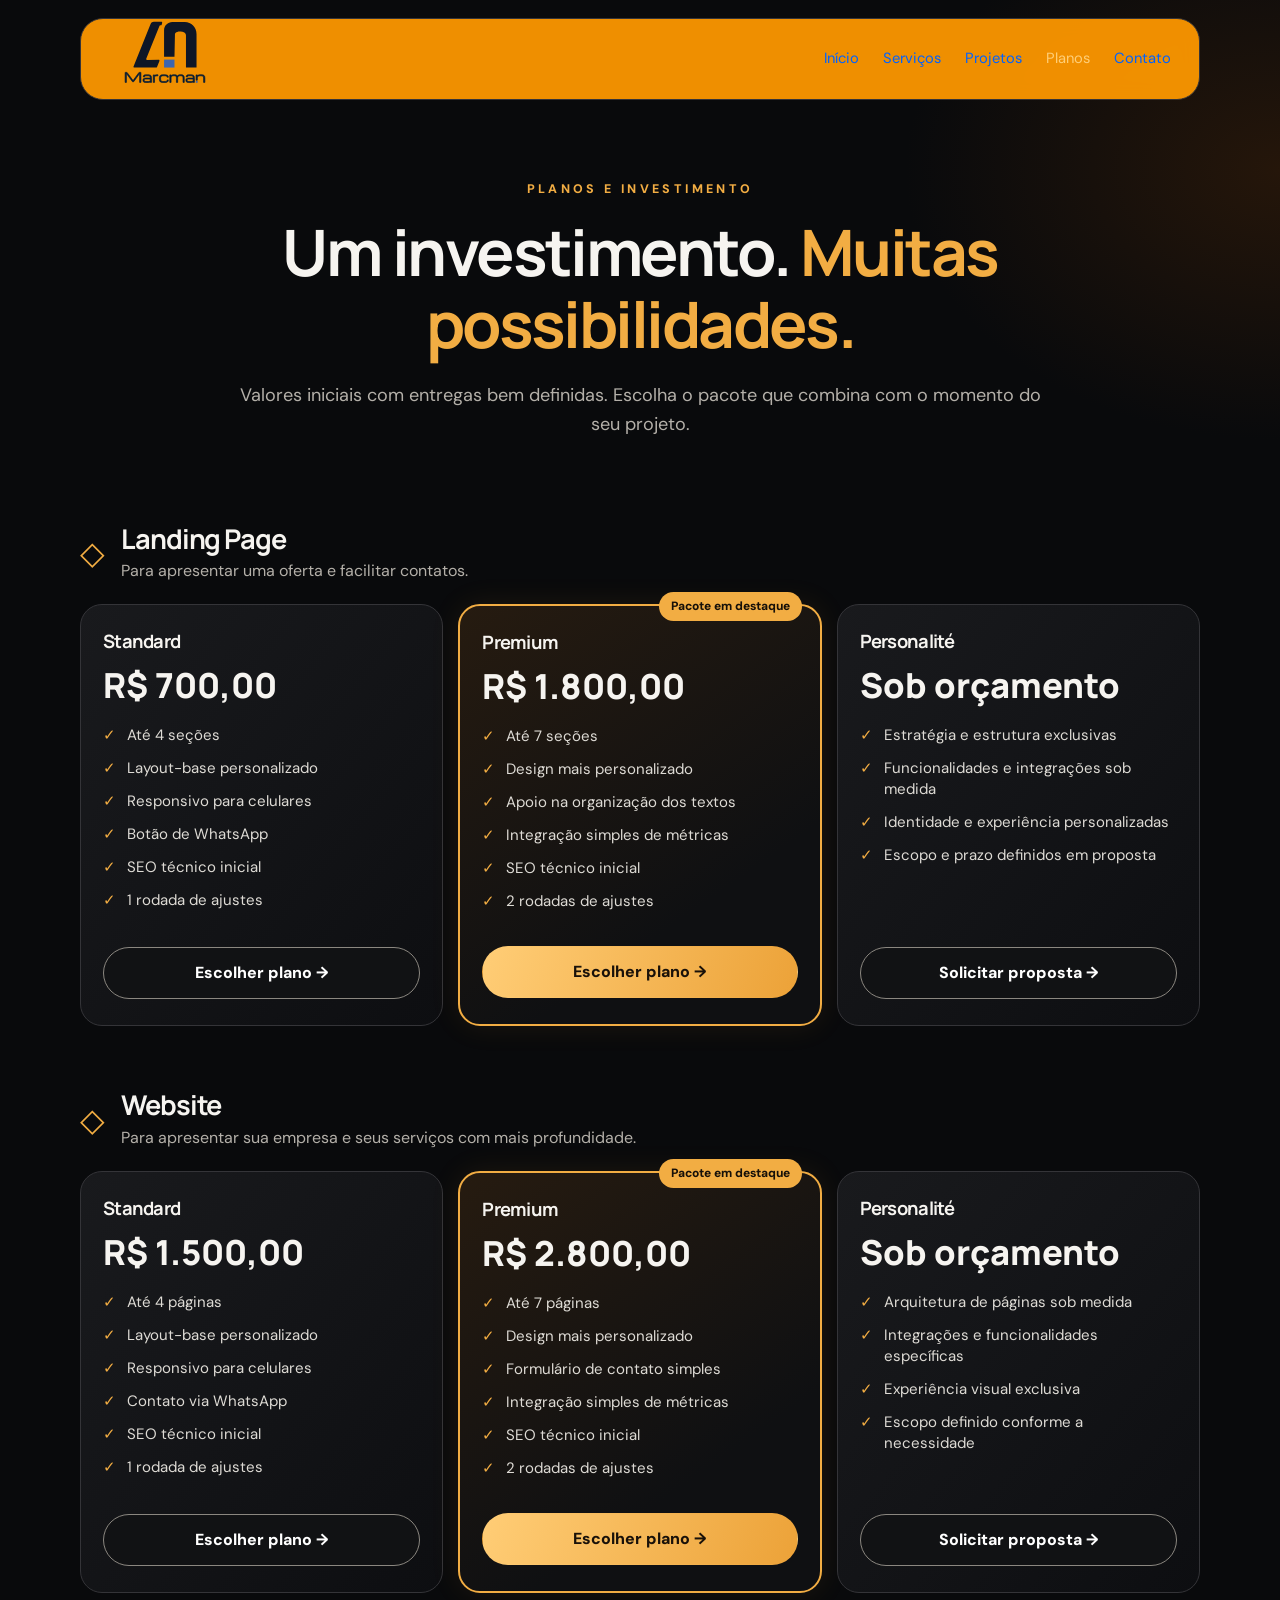
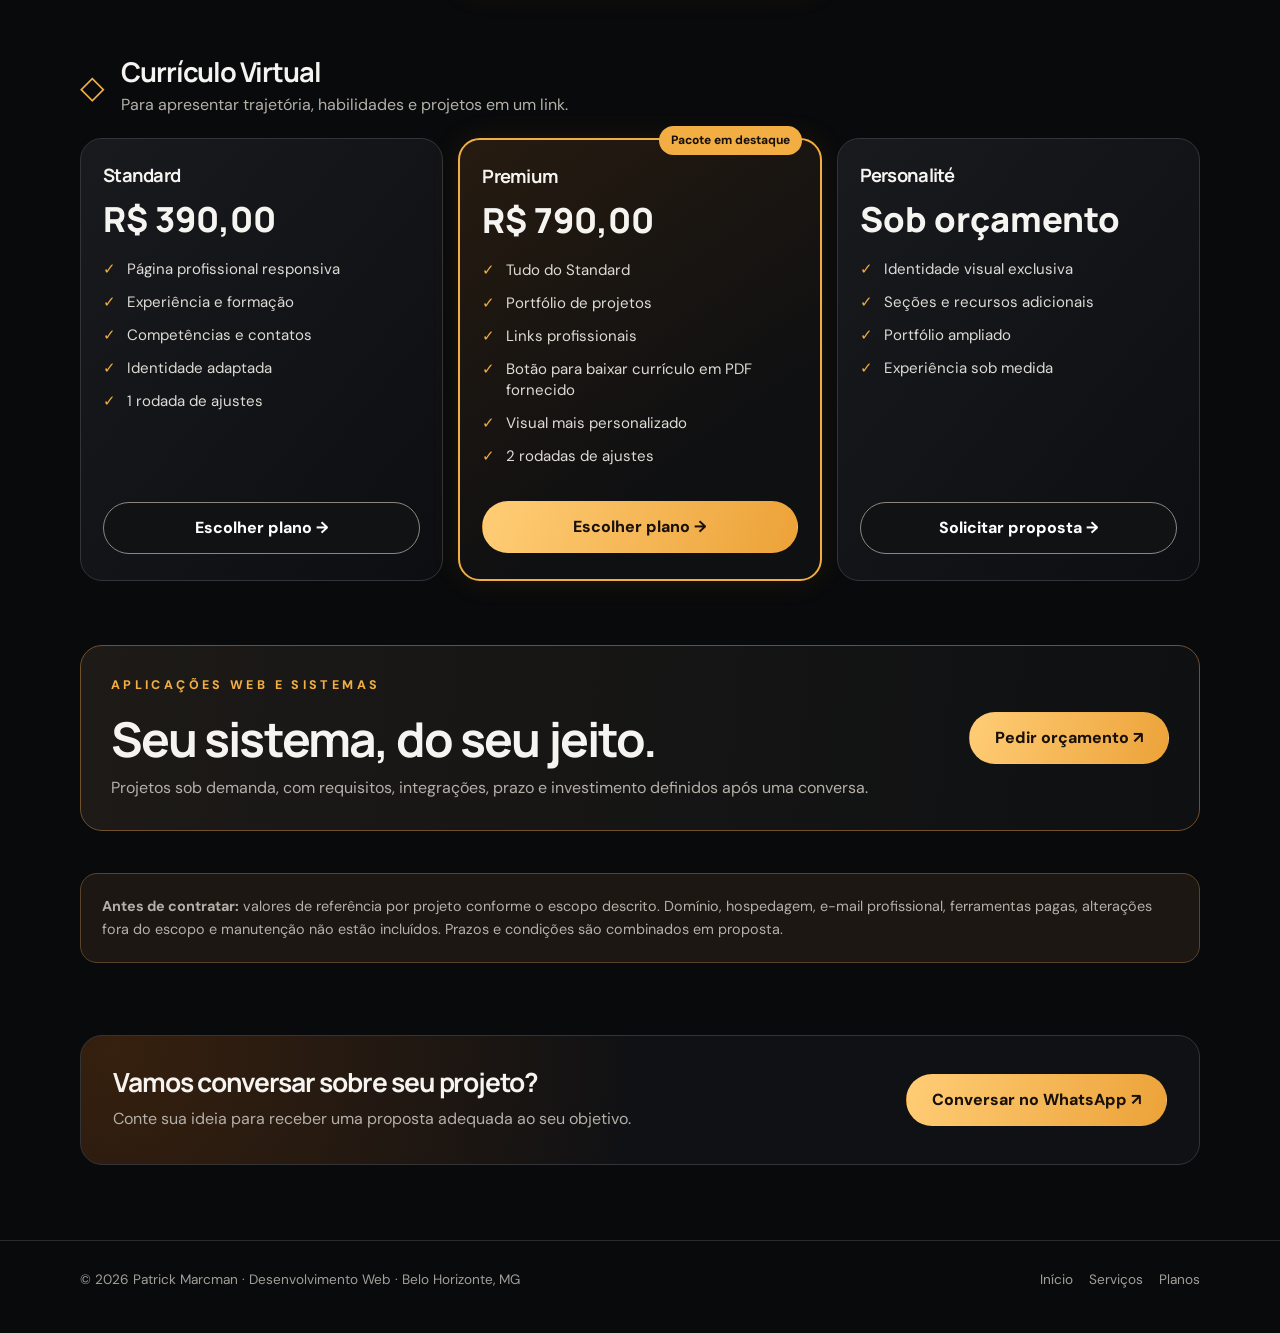
==== planos.html @ 79cedd67 "Envio de novas paginas, imagens e js" ====
<!DOCTYPE html>
<html lang="pt-BR">
    <head>
        <meta charset="utf-8">
        <meta name="viewport" content="width=device-width, initial-scale=1">
        <meta name="theme-color" content="#090a0c">
        <meta name="description" content="Veja preços e pacotes de landing pages, websites e currículos virtuais. Desenvolvimento de sistemas sob orçamento em Belo Horizonte.">
        <title>Planos e Preços de Sites e Landing Pages | Patrick Marcman</title>

        <meta name="description"
            content="Quanto custa criar um site em Belo Horizonte? Landing pages a partir de R$ 700, sites a partir de R$ 1.500 e sistemas sob orçamento. Veja os planos.">
        
        <meta name="robots" content="index, follow">
        <meta name="author" content="Patrick Marcman">
        <meta name="theme-color" content="#090a0c">

        <link rel="icon" type="image/svg+xml" href="images/favicon.ico">
        <link rel="stylesheet" href="styles/style.css">
        <script src="scripts/main.js" defer></script>
    </head>
    <body>
        <a class="skip" href="#conteudo">Pular para conteúdo</a>
        <header class="site-header">
            <div class="container header-inner">
            <a class="brand" href="index.html" aria-label="Patrick Marcman, início">
                <img class="brand-mark" src="images/logo_final.svg" alt="Logomarca Patrick Marcman">
            </a>
                <!-- <svg class="brand-mark" viewBox="0 0 64 64" aria-hidden="true">
                    <path d="M10 52V10h24c14 0 22 8 22 20S48 49 34 49H24" fill="none" stroke="#f7f5f0" stroke-width="8" stroke-linejoin="round"/><path d="M10 52V29l18 16z" fill="#f2ad43"/>
                </svg> -->
                <!-- <span class="brand-divider"></span><span class="brand-copy">PATRICK<small>MARCMAN</small></span></a> -->
                <nav class="site-nav" id="site-nav" aria-label="Menu principal">
                    <a href="index.html" data-nav="home">Início</a><a href="servicos.html" data-nav="services">Serviços</a><a href="index.html#projetos">Projetos</a><a href="planos.html" data-nav="plans" aria-current="page">Planos</a><a href="index.html#contato">Contato</a>
                </nav>
                <button class="nav-toggle" type="button" aria-label="Abrir menu" aria-expanded="false" aria-controls="site-nav">
                <svg viewBox="0 0 24 24" fill="none" stroke="currentColor" stroke-width="2" aria-hidden="true">
                    <path d="M3 6h18M3 12h18M3 18h18"/>
                </svg>
                </button>
            </div>
        </header>
        <main id="conteudo">
            <section class="container page-intro">
                <div class="eyebrow">
                    Planos e investimento
                </div>
                <h1>
                    Um investimento. <span class="accent">Muitas possibilidades.</span>
                </h1>
                <p>
                    Valores iniciais com entregas bem definidas. Escolha o pacote que combina com o momento do seu projeto.
                </p>
            </section>
            <section class="container pricing-section" id="landing">
                <div class="pricing-heading">
                    <span class="icon-box" aria-hidden="true">◇</span>
                    <div>
                        <h2>
                            Landing Page
                        </h2>
                        <p>
                            Para apresentar uma oferta e facilitar contatos.
                        </p>
                    </div>
                </div>
                <div class="pricing-grid">
                    <article class="price-card ">
                        <h3>
                            Standard
                        </h3>
                        <div class="price">
                            R$ 700,00
                        </div>
                        <ul>
                            <li>
                                Até 4 seções
                            </li>
                            <li>
                                Layout-base personalizado
                            </li>
                            <li>
                                Responsivo para celulares
                            </li>
                            <li>
                                Botão de WhatsApp
                            </li>
                            <li>
                                SEO técnico inicial
                            </li>
                            <li>
                                1 rodada de ajustes
                            </li>
                        </ul>
                        <a class="btn btn-outline" data-wa data-service="Landing Page" data-plan="Standard" data-price="R$ 700,00" href="#contato">Escolher plano →</a>
                    </article>
                    <article class="price-card featured">
                        <span class="popular">Pacote em destaque</span>
                        <h3>
                            Premium
                        </h3>
                        <div class="price">
                            R$ 1.800,00
                        </div>
                        <ul>
                            <li>
                                Até 7 seções
                            </li>
                            <li>
                                Design mais personalizado
                            </li>
                            <li>
                                Apoio na organização dos textos
                            </li>
                            <li>
                                Integração simples de métricas
                            </li>
                            <li>
                                SEO técnico inicial
                            </li>
                            <li>
                                2 rodadas de ajustes
                            </li>
                        </ul>
                        <a class="btn btn-gold" data-wa data-service="Landing Page" data-plan="Premium" data-price="R$ 1.800,00" href="#contato">Escolher plano →</a>
                    </article>
                    <article class="price-card ">
                        <h3>
                            Personalité
                        </h3>
                        <div class="price">
                            Sob orçamento
                        </div>
                        <ul>
                            <li>
                                Estratégia e estrutura exclusivas
                            </li>
                            <li>
                                Funcionalidades e integrações sob medida
                            </li>
                            <li>
                                Identidade e experiência personalizadas
                            </li>
                            <li>
                                Escopo e prazo definidos em proposta
                            </li>
                        </ul>
                        <a class="btn btn-outline" data-wa data-service="Landing Page" data-plan="Personalité" data-price="Sob orçamento" href="#contato">Solicitar proposta →</a>
                    </article>
                </div>
            </section>
            <section class="container pricing-section" id="sites">
                <div class="pricing-heading">
                    <span class="icon-box" aria-hidden="true">◇</span>
                    <div>
                        <h2>
                            Website
                        </h2>
                        <p>
                            Para apresentar sua empresa e seus serviços com mais profundidade.
                        </p>
                    </div>
                </div>
                <div class="pricing-grid">
                    <article class="price-card ">
                        <h3>
                            Standard
                        </h3>
                        <div class="price">
                            R$ 1.500,00
                        </div>
                        <ul>
                            <li>
                                Até 4 páginas
                            </li>
                            <li>
                                Layout-base personalizado
                            </li>
                            <li>
                                Responsivo para celulares
                            </li>
                            <li>
                                Contato via WhatsApp
                            </li>
                            <li>
                                SEO técnico inicial
                            </li>
                            <li>
                                1 rodada de ajustes
                            </li>
                        </ul>
                        <a class="btn btn-outline" data-wa data-service="Website" data-plan="Standard" data-price="R$ 1.500,00" href="#contato">Escolher plano →</a>
                    </article>
                    <article class="price-card featured">
                        <span class="popular">Pacote em destaque</span>
                        <h3>
                            Premium
                        </h3>
                        <div class="price">
                            R$ 2.800,00
                        </div>
                        <ul>
                            <li>
                                Até 7 páginas
                            </li>
                            <li>
                                Design mais personalizado
                            </li>
                            <li>
                                Formulário de contato simples
                            </li>
                            <li>
                                Integração simples de métricas
                            </li>
                            <li>
                                SEO técnico inicial
                            </li>
                            <li>
                                2 rodadas de ajustes
                            </li>
                        </ul>
                        <a class="btn btn-gold" data-wa data-service="Website" data-plan="Premium" data-price="R$ 2.800,00" href="#contato">Escolher plano →</a>
                    </article>
                    <article class="price-card ">
                        <h3>
                            Personalité
                        </h3>
                        <div class="price">
                            Sob orçamento
                        </div>
                        <ul>
                            <li>
                                Arquitetura de páginas sob medida
                            </li>
                            <li>
                                Integrações e funcionalidades específicas
                            </li>
                            <li>
                                Experiência visual exclusiva
                            </li>
                            <li>
                                Escopo definido conforme a necessidade
                            </li>
                        </ul>
                        <a class="btn btn-outline" data-wa data-service="Website" data-plan="Personalité" data-price="Sob orçamento" href="#contato">Solicitar proposta →</a>
                    </article>
                </div>
            </section>
            <section class="container pricing-section" id="curriculo">
                <div class="pricing-heading">
                    <span class="icon-box" aria-hidden="true">◇</span>
                    <div>
                        <h2>
                            Currículo Virtual
                        </h2>
                        <p>
                            Para apresentar trajetória, habilidades e projetos em um link.
                        </p>
                    </div>
                </div>
                <div class="pricing-grid">
                    <article class="price-card ">
                        <h3>
                            Standard
                        </h3>
                        <div class="price">
                            R$ 390,00
                        </div>
                        <ul>
                            <li>
                                Página profissional responsiva
                            </li>
                            <li>
                                Experiência e formação
                            </li>
                            <li>
                                Competências e contatos
                            </li>
                            <li>
                                Identidade adaptada
                            </li>
                            <li>
                                1 rodada de ajustes
                            </li>
                        </ul>
                        <a class="btn btn-outline" data-wa data-service="Currículo Virtual" data-plan="Standard" data-price="R$ 390,00" href="#contato">Escolher plano →</a>
                    </article>
                    <article class="price-card featured">
                        <span class="popular">Pacote em destaque</span>
                        <h3>
                            Premium
                        </h3>
                        <div class="price">
                            R$ 790,00
                        </div>
                        <ul>
                            <li>
                                Tudo do Standard
                            </li>
                            <li>
                                Portfólio de projetos
                            </li>
                            <li>
                                Links profissionais
                            </li>
                            <li>
                                Botão para baixar currículo em PDF fornecido
                            </li>
                            <li>
                                Visual mais personalizado
                            </li>
                            <li>
                                2 rodadas de ajustes
                            </li>
                        </ul>
                        <a class="btn btn-gold" data-wa data-service="Currículo Virtual" data-plan="Premium" data-price="R$ 790,00" href="#contato">Escolher plano →</a>
                    </article>
                    <article class="price-card ">
                        <h3>
                            Personalité
                        </h3>
                        <div class="price">
                            Sob orçamento
                        </div>
                        <ul>
                            <li>
                                Identidade visual exclusiva
                            </li>
                            <li>
                                Seções e recursos adicionais
                            </li>
                            <li>
                                Portfólio ampliado
                            </li>
                            <li>
                                Experiência sob medida
                            </li>
                        </ul>
                        <a class="btn btn-outline" data-wa data-service="Currículo Virtual" data-plan="Personalité" data-price="Sob orçamento" href="#contato">Solicitar proposta →</a>
                    </article>
                </div>
            </section>
            <section class="container pricing-section" id="sistemas">
                <div class="custom-card">
                    <div>
                        <div class="eyebrow">
                            Aplicações web e sistemas
                        </div>
                        <h2>
                            Seu sistema, do seu jeito.
                        </h2>
                        <p>
                            Projetos sob demanda, com requisitos, integrações, prazo e investimento definidos após uma conversa.
                        </p>
                    </div>
                    <a class="btn btn-gold" data-wa data-service="Aplicação Web ou Sistema Sob Medida" data-plan="Personalité" data-price="Sob orçamento" href="#contato">Pedir orçamento ↗</a>
                </div>
            </section>
            <div class="container price-disclaimer">
                <p>
                    <strong>Antes de contratar:</strong> valores de referência por projeto conforme o escopo descrito. Domínio, hospedagem, e-mail profissional, ferramentas pagas, alterações fora do escopo e manutenção não estão incluídos. Prazos e condições são combinados em proposta.
                </p>
            </div>
            <section class="container" id="contato">
                <div class="contact-panel">
                    <div>
                        <h2>
                            Vamos conversar sobre seu projeto?
                        </h2>
                        <p>
                            Conte sua ideia para receber uma proposta adequada ao seu objetivo.
                        </p>
                    </div>
                    <a class="btn btn-gold" data-wa data-service="um projeto digital" href="servicos.html">Conversar no WhatsApp ↗</a>
                </div>
            </section>
        </main>
        <footer class="footer">
            <div class="container footer-inner">
                <span>© <span data-year>2026</span> Patrick Marcman · Desenvolvimento Web · Belo Horizonte, MG</span>
                <div class="footer-links">
                    <a href="index.html">Início</a><a href="servicos.html">Serviços</a><a href="planos.html">Planos</a>
                </div>
            </div>
        </footer>
    </body>
</html>
---- styles/style.css ----
@import url("https://fonts.googleapis.com/css2?family=DM+Sans:wght@400;500;600;700&family=Manrope:wght@400;500;600;700;800&display=swap");

@import url('https://fonts.googleapis.com/css2?family=Michroma&display=swap');

:root {
    --bg: #090a0c;
    --surface: #131417;
    --surface2: #1a1b1e;
    --line: #343438;
    --text: #f6f4f0;
    --muted: #b4b0a9;
    --gold: #f2ad43;
    --gold-light: #ffce77;
    --radius: 22px;
    --container: 1120px;
}

* {
    box-sizing: border-box;
}

html {
    scroll-behavior: smooth;
}

body {
    margin: 0;
    background: radial-gradient(ellipse 500px 360px at 100% 170px,#25160a 0%,transparent 75%),var(--bg);
    color: var(--text);
    font: 16px/1.6 "DM Sans",Arial,sans-serif;
}

button,input,textarea,select {
    font: inherit;
}

button {
    cursor: pointer;
}

a {
    color: inherit;
    text-decoration: none;
}

img {
    max-width: 100%;
    display: block;
}

svg {
    display: block;
}

h1,h2,h3,p {
    margin-top: 0;
}

h1,h2,h3 {
    font-family: Manrope,Arial,sans-serif;
    line-height: 1.13;
    letter-spacing: -.04em;
}

h1 {
    font-size: clamp(2.8rem,6.6vw,5.4rem);
}

h2 {
    font-size: clamp(2rem,4vw,3rem);
}

h3 {
    font-size: 1.32rem;
}

p {
    color: var(--muted);
}

.container {
    width: min(var(--container),calc(100% - 40px));
    margin-inline: auto;
}

.skip {
    position: absolute;
    top: -100px;
    left: 12px;
    padding: 10px;
    background: #fff;
    color: #111;
    z-index: 30;
}

.skip:focus {
    top: 10px;
}

.site-header {
    padding-top: 18px;
    position: relative;
    z-index: 20;
}

.header-inner {
    height: 82px;
    border: 1px solid #353438;
    background: #ff9900ef;
    border-radius: 23px;
    padding: 0 28px;
    display: flex;
    align-items: center;
    justify-content: space-between;
    gap: 20px;
    backdrop-filter: blur(10px);
}

.brand {
    display: inline-flex;
    align-items: center;
    gap: 13px;
    white-space: nowrap;
}

.brand-mark {
    width: 110px;
    height: auto;

}

.brand-divider {
    height: 35px;
    width: 1px;
    background: #8a8278;
}

.brand-copy {
    display: flex;
    flex-direction: column;
    font: 800 18px/1.03 Manrope;
    letter-spacing: .22em;
    font-family: "Michroma", sans-serif;
}

/* .brand-copy small {
    font-size: 12px;
    letter-spacing: .42em;
    margin-top: 5px;
} */

.site-nav {
    display: flex;
    gap: 24px;
    align-items: center;
}

.site-nav a {
    font-size: .92rem;
    color: #0062ff;
}

.site-nav a:hover,.site-nav a[aria-current=page] {
    color: var(--gold-light);
}

.nav-toggle {
    display: none;
    background: none;
    border: 0;
    color: #fff;
    padding: 10px;
}

.nav-toggle svg {
    width: 28px;
    height: 28px;
}

.eyebrow {
    text-transform: uppercase;
    letter-spacing: .27em;
    font-size: .78rem;
    font-weight: 800;
    color: var(--gold);
    margin-bottom: 16px;
}

.accent {
    color: var(--gold);
}

.hero {
    padding-top: 72px;
}

.hero h1 {
    max-width: 900px;
    margin-bottom: 22px;
}

.hero .lead {
    max-width: 740px;
    font-size: clamp(1.05rem,2vw,1.4rem);
    line-height: 1.5;
}

.btn {
    display: inline-flex;
    align-items: center;
    justify-content: center;
    gap: 13px;
    min-height: 52px;
    border-radius: 999px;
    padding: 13px 25px;
    font-weight: 800;
    line-height: 1.25;
    border: 1px solid transparent;
    transition: transform .2s,background .2s,border-color .2s;
}

.btn:hover {
    transform: translateY(-2px);
}

.btn:focus-visible,.flip-toggle:focus-visible,.nav-toggle:focus-visible,a:focus-visible {
    outline: 3px solid #fff;
    outline-offset: 4px;
}

.btn-gold {
    background: linear-gradient(110deg,#ffcd76,#eca238);
    color: #191109;
}

.btn-outline {
    border-color: #8b8780;
    background: #111214;
    color: #fff;
}

.btn-small {
    min-height: 42px;
    font-size: .9rem;
    padding: 10px 19px;
}

.button-row {
    display: flex;
    gap: 14px;
    flex-wrap: wrap;
    margin-top: 25px;
}

.hero-visual {
    margin: 30px auto 5px;
    max-width: 990px;
    position: relative;
}

.hero-visual img {
    width: 100%;
    max-height: 340px;
    object-fit: contain;
    filter: drop-shadow(0 30px 50px #0008);
}

.hero-visual:after {
    content: "";
    position: absolute;
    bottom: -4px;
    left: 0;
    right: 0;
    height: 65px;
    background: linear-gradient(0deg,var(--bg),transparent);
    pointer-events: none;
}

.section {
    padding-top: 72px;
    padding-bottom: 12px;
}

.section-head {
    display: flex;
    align-items: end;
    justify-content: space-between;
    gap: 20px;
    margin-bottom: 28px;
}

.section-head h2 {
    margin: 0;
}

.section-head p {
    max-width: 560px;
    margin: 0;
}

.feature-grid {
    display: grid;
    grid-template-columns: repeat(3,1fr);
    gap: 16px;
}

.feature,.project-card,.service-card,.price-card,.contact-panel,.mini-card {
    border: 1px solid var(--line);
    background: linear-gradient(130deg,#191a1d,#0d0e11);
    border-radius: var(--radius);
}

.feature {
    padding: 27px;
}

.feature .feature-icon {
    font-size: 2rem;
    color: var(--gold);
    line-height: 1.2;
}

.feature h3 {
    margin: 13px 0 7px;
}

.feature p {
    margin: 0;
    font-size: .95rem;
}

.project-grid {
    display: grid;
    grid-template-columns: repeat(3,1fr);
    gap: 16px;
}

.project-card {
    overflow: hidden;
    padding: 15px;
}

.project-image {
    height: 210px;
    display: flex;
    align-items: center;
    justify-content: center;
    overflow: hidden;
    border-radius: 14px;
    background: radial-gradient(circle at center,#2b1d12,#090b0e);
}

.project-image img {
    height: 100%;
    width: auto;
    object-fit: cover;
    object-position: top;
}

.project-image .wide {
    width: 100%;
    height: 100%;
    object-fit: contain;
}

.project-card h3 {
    margin: 18px 0 6px;
}

.project-card p {
    font-size: .93rem;
    min-height: 68px;
}

.link-arrow {
    font-weight: 700;
    color: var(--gold-light);
}

.link-arrow:hover {
    text-decoration: underline;
}

.contact-panel {
    margin: 72px 0 0;
    padding: 32px;
    display: flex;
    justify-content: space-between;
    align-items: center;
    gap: 25px;
    background: radial-gradient(circle at 3% 10%,#36200e,transparent 48%),#101114;
}

.contact-panel h2 {
    font-size: 1.65rem;
    margin: 0 0 8px;
}

.contact-panel p {
    margin: 0;
}

.footer {
    border-top: 1px solid #2b2b2d;
    margin-top: 75px;
    padding: 28px 0 42px;
    color: #a39e97;
    font-size: .85rem;
}

.footer-inner {
    display: flex;
    justify-content: space-between;
    gap: 20px;
    flex-wrap: wrap;
}

.footer-links {
    display: flex;
    gap: 16px;
}

.page-intro {
    text-align: center;
    padding-top: 80px;
    padding-bottom: 45px;
    max-width: 810px;
    margin: auto;
}

.page-intro h1 {
    font-size: clamp(2.6rem,5vw,4.4rem);
    margin-bottom: 20px;
}

.page-intro p {
    font-size: 1.13rem;
}

.services-stack {
    display: grid;
    gap: 30px;
}

.service-card {
    padding: 24px;
    display: grid;
    grid-template-columns: minmax(260px,42%) 1fr;
    gap: 25px;
    align-items: center;
}

.service-art {
    position: relative;
    perspective: 1200px;
    min-height: 285px;
}

.flip-inner {
    position: relative;
    width: 100%;
    min-height: 285px;
    transition: transform .65s;
    transform-style: preserve-3d;
}

.service-card.is-flipped .flip-inner {
    transform: rotateY(180deg);
}

.flip-face {
    position: absolute;
    inset: 0;
    backface-visibility: hidden;
    border-radius: 18px;
    overflow: hidden;
    display: flex;
    justify-content: center;
    align-items: center;
    background: radial-gradient(circle at 45% 50%,#38210e,#121315 65%);
    padding: 18px;
}

.flip-back {
    transform: rotateY(180deg);
    padding: 30px;
    display: flex;
    flex-direction: column;
    gap: 12px;
    align-items: flex-start;
    justify-content: center;
    background: linear-gradient(135deg,#2b1d0f,#101114);
}

.flip-back h3 {
    color: var(--gold-light);
    margin: 0;
}

.flip-back p {
    margin: 0;
    color: #e7e1d9;
}

.flip-back .back-caption {
    font-size: .83rem;
    color: var(--gold-light);
    letter-spacing: .13em;
    text-transform: uppercase;
}

.mock-phone {
    width: 145px;
    height: 252px;
    background: #030304;
    border: 5px solid #404247;
    border-radius: 25px;
    padding: 5px;
    overflow: hidden;
    box-shadow: 0 20px 40px #000a;
    position: relative;
}

.mock-phone:before {
    content: "";
    position: absolute;
    top: 7px;
    left: 38%;
    width: 24%;
    height: 8px;
    border-radius: 0 0 9px 9px;
    background: #0c0d0f;
    z-index: 2;
}

.mock-phone img {
    width: 100%;
    height: 100%;
    object-fit: cover;
    object-position: top;
    border-radius: 14px;
}

.mock-laptop {
    width: min(100%,330px);
    padding: 8px 8px 14px;
    border: 2px solid #555961;
    border-radius: 12px 12px 3px 3px;
    background: #101217;
    box-shadow: 0 22px 35px #000a;
    position: relative;
}

.mock-laptop:after {
    content: "";
    position: absolute;
    top: 100%;
    height: 8px;
    left: -5%;
    width: 110%;
    border-radius: 0 0 50% 50%;
    background: linear-gradient(90deg,#45474a,#abb0b6,#3b3c41);
}

.mock-laptop img {
    width: 100%;
    height: 190px;
    object-fit: cover;
    object-position: top;
}

.mock-laptop img.fit-contain {
    object-fit: contain;
    background: #e8edf5;
}

.service-desc h2 {
    font-size: 2rem;
    margin: 5px 0 12px;
}

.service-desc p {
    margin: 0 0 16px;
}

.service-desc .taglist {
    display: flex;
    gap: 8px;
    flex-wrap: wrap;
    margin: 0 0 17px;
    padding: 0;
    list-style: none;
}

.taglist li {
    border: 1px solid #514331;
    padding: 5px 10px;
    border-radius: 999px;
    font-size: .8rem;
    color: #dfd2bd;
}

.flip-toggle {
    background: none;
    border: 1px dashed #7b6a56;
    padding: 9px 13px;
    color: var(--gold-light);
    border-radius: 999px;
    font-size: .87rem;
    margin-bottom: 16px;
}

.note {
    font-size: .87rem;
    text-align: center;
    margin: 25px 0 0;
}

.pricing-section {
    padding: 22px 0 42px;
    scroll-margin-top: 20px;
}

.pricing-heading {
    display: flex;
    align-items: center;
    gap: 16px;
    margin-bottom: 20px;
}

.pricing-heading h2 {
    margin: 0;
    font-size: 1.7rem;
}

.pricing-heading p {
    margin: 4px 0 0;
}

.pricing-grid {
    display: grid;
    grid-template-columns: repeat(3,minmax(0,1fr));
    gap: 15px;
}

.price-card {
    padding: 26px 22px;
    display: flex;
    flex-direction: column;
    position: relative;
}

.price-card.featured {
    border: 2px solid var(--gold);
    box-shadow: 0 0 30px #e8a12f18;
    background: linear-gradient(145deg,#261b10,#0f1012 70%);
}

.price-card .popular {
    position: absolute;
    right: 18px;
    top: -14px;
    background: var(--gold);
    color: #161009;
    font-weight: 800;
    font-size: .75rem;
    border-radius: 999px;
    padding: 5px 12px;
}

.price-card h3 {
    font-size: 1.15rem;
    margin: 0 0 12px;
}

.price {
    font: 800 clamp(1.45rem,2.7vw,2.2rem)/1.2 Manrope;
    margin-bottom: 20px;
    white-space: nowrap;
}

.price-card ul {
    padding: 0;
    margin: 0 0 22px;
    list-style: none;
    flex: 1;
}

.price-card li {
    padding: 0 0 12px 24px;
    position: relative;
    color: #dedbd5;
    font-size: .94rem;
    line-height: 1.4;
}

.price-card li:before {
    content: "✓";
    position: absolute;
    left: 0;
    color: var(--gold);
}

.price-card .btn {
    width: 100%;
}

.price-disclaimer {
    padding: 21px;
    border: 1px solid #594329;
    border-radius: 17px;
    background: #1c1712;
    font-size: .9rem;
}

.price-disclaimer p {
    margin: 0;
}

.custom-card {
    padding: 30px;
    background: linear-gradient(95deg,#1d1a17,#0e1012);
    border: 1px solid #72502b;
    border-radius: var(--radius);
    display: flex;
    align-items: center;
    justify-content: space-between;
    gap: 30px;
}

.custom-card h2 {
    margin-bottom: 8px;
}

.custom-card p {
    margin: 0;
}

.icon-box {
    color: var(--gold);
    font-size: 2rem;
}

.section-divider {
    border: 0;
    border-top: 1px solid #332d25;
    margin: 30px 0;
}

.sr-only {
    position: absolute;
    width: 1px;
    height: 1px;
    padding: 0;
    margin: -1px;
    overflow: hidden;
    clip: rect(0,0,0,0);
    white-space: nowrap;
    border: 0;
}

@media (max-width:900px) {
    .site-nav {
        gap: 14px;
    }

    .site-nav a {
        font-size: .83rem;
    }

    .brand-copy {
        font-size: 15px;
    }

    .project-grid {
        grid-template-columns: repeat(2,1fr);
    }

    .pricing-grid {
        gap: 10px;
    }

    .price-card {
        padding: 20px 14px;
    }

    .price {
        font-size: 1.5rem;
    }
}

@media (max-width:720px) {
    .header-inner {
        height: 74px;
        padding: 0 17px;
    }

    .brand-mark {
        width: 36px;
        height: auto;
    }

    .brand-copy {
        font-size: 14px;
    }

    .brand-copy small {
        font-size: 10px;
    }

    .site-nav {
        position: absolute;
        top: calc(100% + 8px);
        left: 20px;
        right: 20px;
        display: none;
        flex-direction: column;
        align-items: stretch;
        gap: 0;
        background: #16171b;
        border: 1px solid #424047;
        border-radius: 18px;
        padding: 8px;
        box-shadow: 0 20px 40px #0009;
    }

    .site-nav.open {
        display: flex;
    }

    .site-nav a {
        padding: 13px 16px;
        font-size: 1rem;
        border-radius: 9px;
    }

    .site-nav a:hover {
        background: #262326;
    }

    .nav-toggle {
        display: block;
    }

    .hero {
        padding-top: 55px;
    }

    .hero h1 {
        font-size: clamp(2.5rem,11vw,4rem);
        letter-spacing: -.045em;
    }

    .hero-visual {
        margin-top: 35px;
    }

    .feature-grid,.project-grid {
        grid-template-columns: 1fr;
    }

    .section {
        padding-top: 54px;
    }

    .section-head {
        display: block;
    }

    .section-head p {
        margin-top: 10px;
    }

    .project-image {
        height: 250px;
    }

    .contact-panel,.custom-card {
        flex-direction: column;
        align-items: flex-start;
    }

    .contact-panel .btn,.custom-card .btn {
        width: 100%;
    }

    .page-intro {
        padding-top: 56px;
        padding-bottom: 28px;
    }

    .service-card {
        grid-template-columns: 1fr;
        padding: 17px;
        gap: 12px;
    }

    .service-art,.flip-inner {
        min-height: 280px;
    }

    .service-desc {
        padding: 0 7px 8px;
    }

    .pricing-grid {
        grid-template-columns: 1fr;
        gap: 23px;
    }

    .price-card {
        padding: 23px;
    }

    .price {
        font-size: 1.9rem;
    }

    .footer-inner {
        display: block;
    }

    .footer-links {
        margin-top: 12px;
    }

    .button-row .btn {
        flex: 1 1 160px;
    }

    .eyebrow {
        letter-spacing: .15em;
        font-size: .7rem;
    }
}

@media (prefers-reduced-motion:reduce) {
    html {
        scroll-behavior: auto;
    }

    *,*:before,*:after {
        transition: none !important;
        animation: none !important;
    }
}
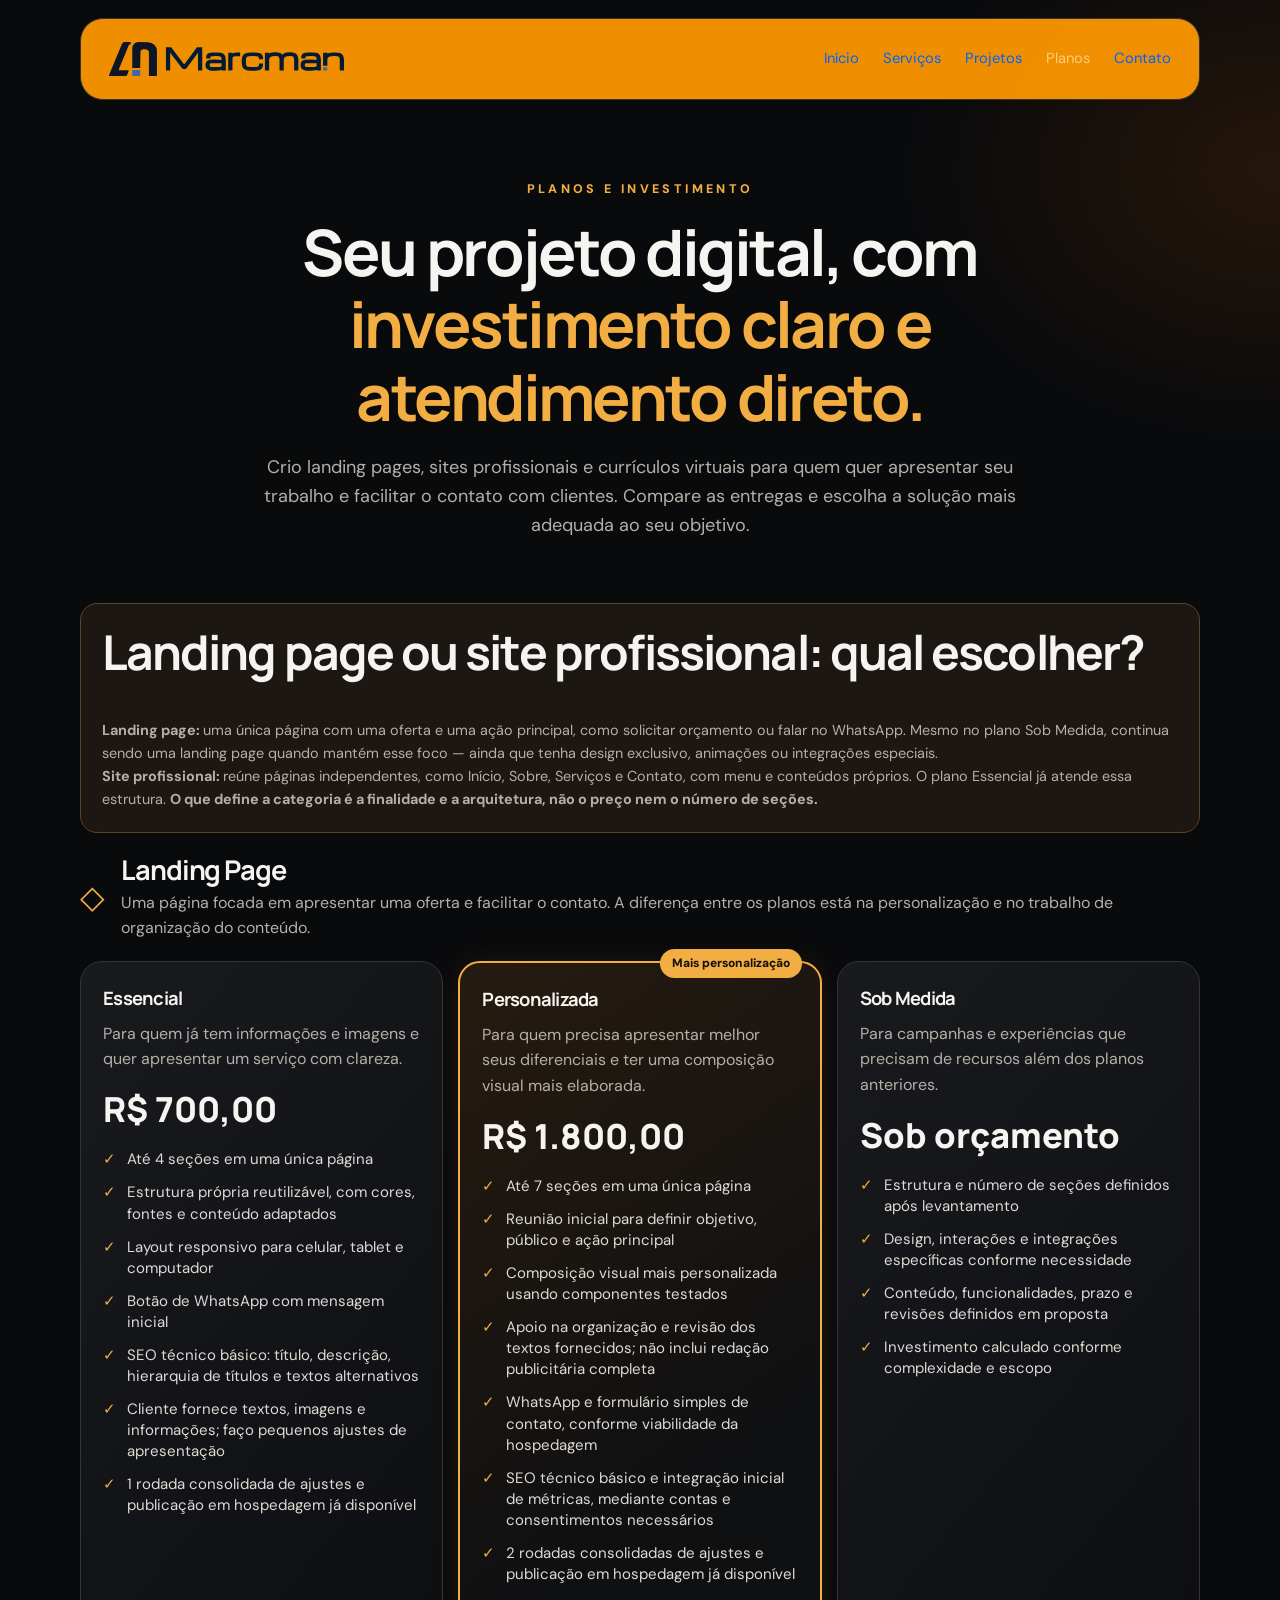
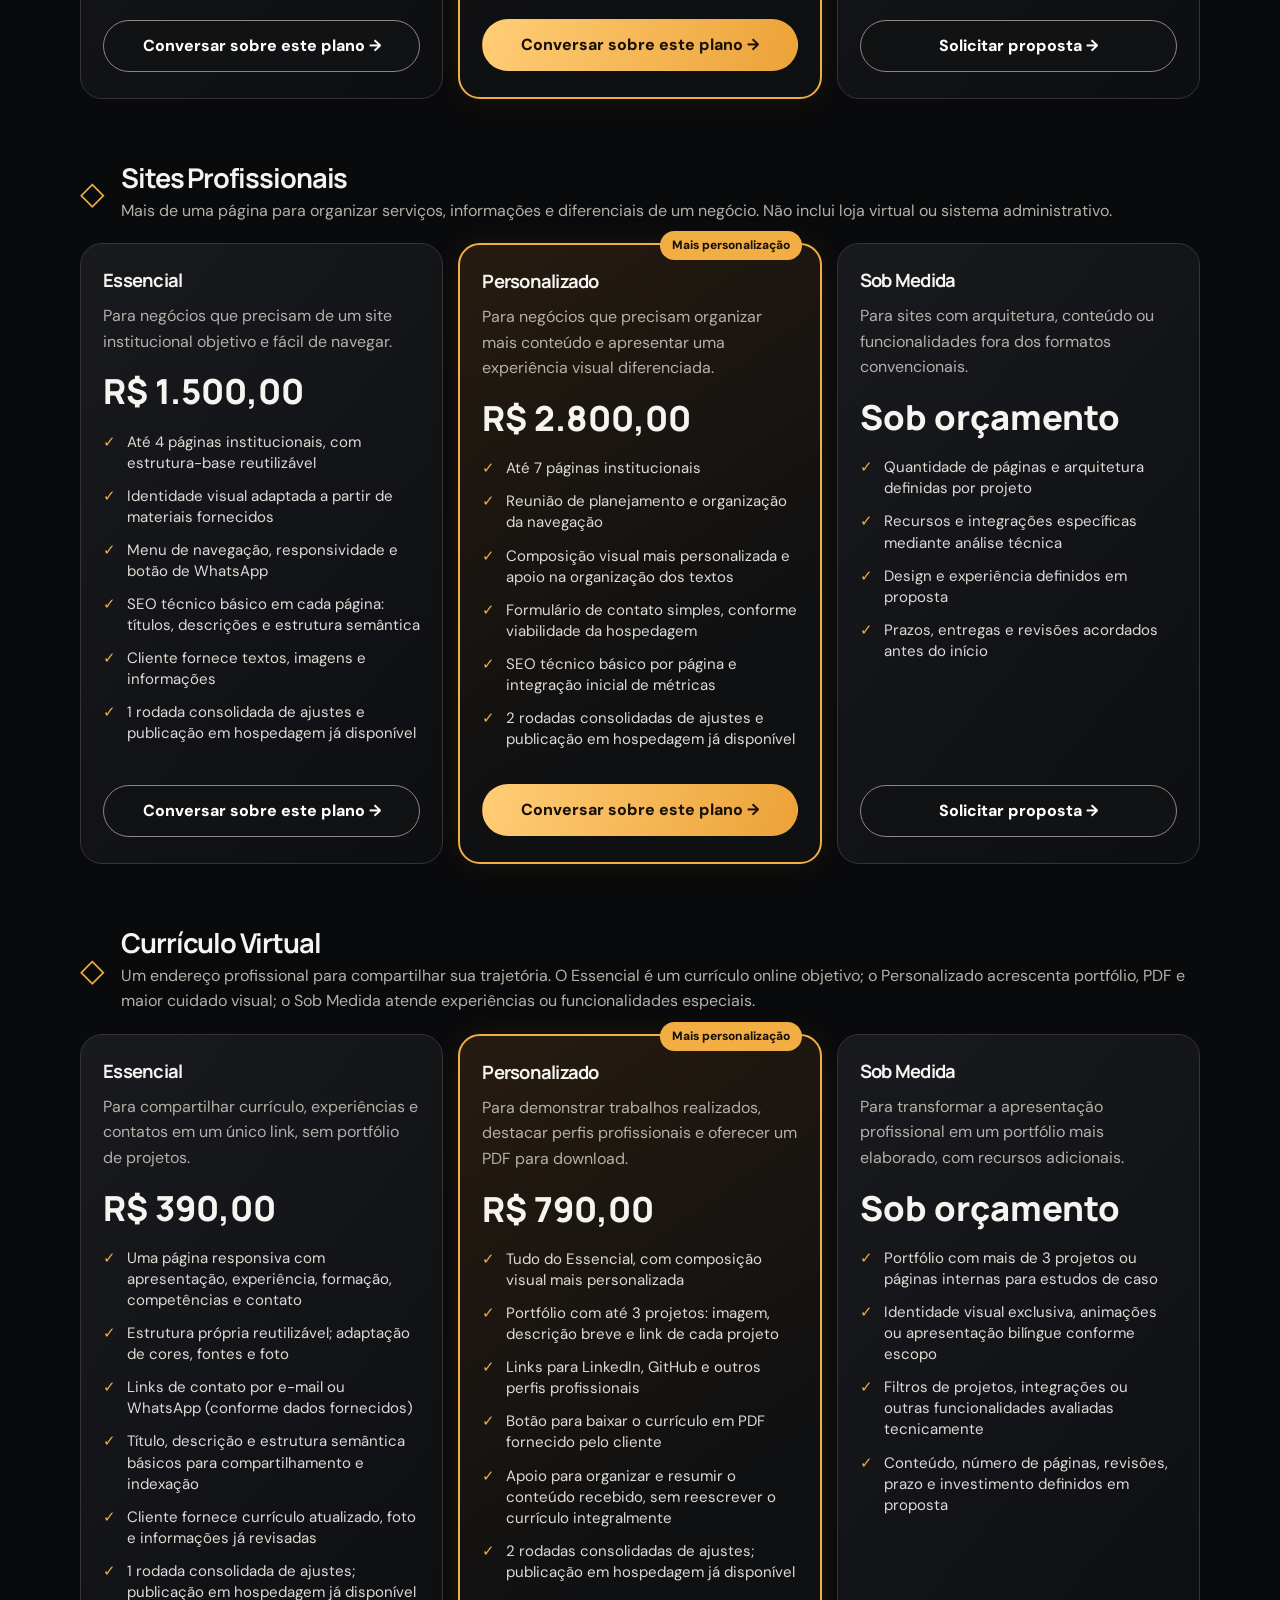
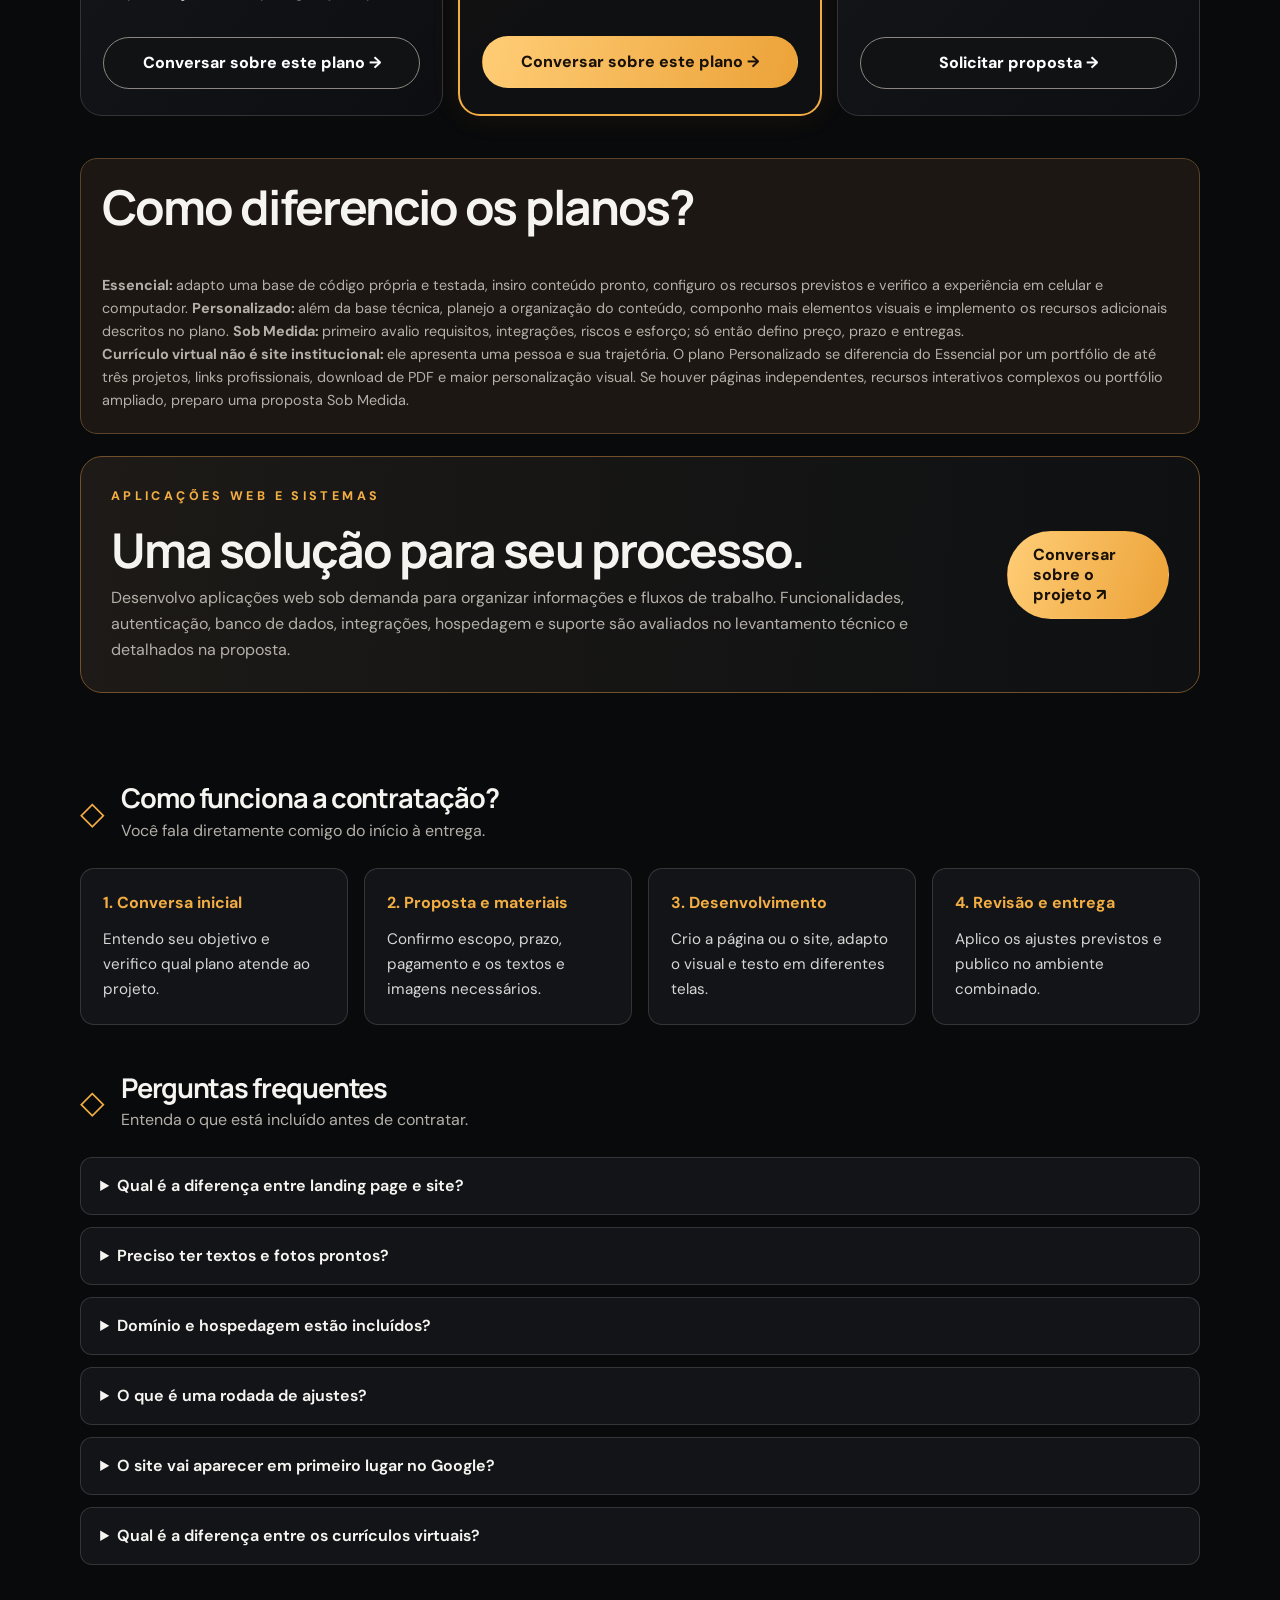
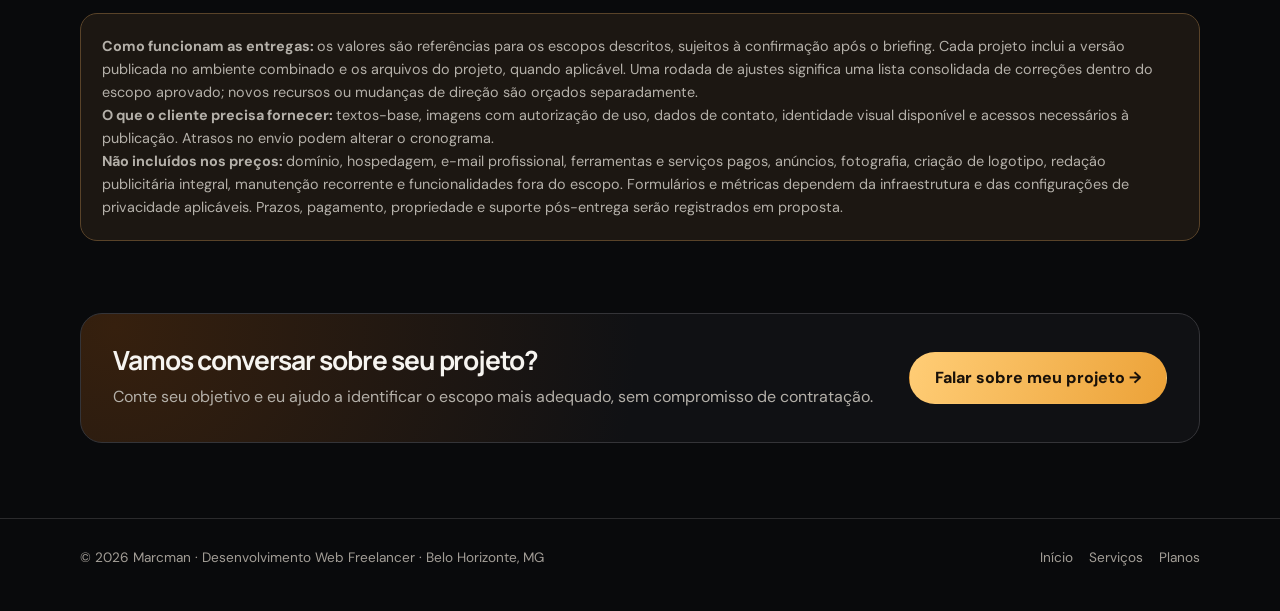
==== commit ac9433d8: "Mudanças no SEO" ====
--- a/planos.html
+++ b/planos.html
@@ -1,386 +1,905 @@
 <!DOCTYPE html>
 <html lang="pt-BR">
-    <head>
-        <meta charset="utf-8">
-        <meta name="viewport" content="width=device-width, initial-scale=1">
-        <meta name="theme-color" content="#090a0c">
-        <meta name="description" content="Veja preços e pacotes de landing pages, websites e currículos virtuais. Desenvolvimento de sistemas sob orçamento em Belo Horizonte.">
-        <title>Planos e Preços de Sites e Landing Pages | Patrick Marcman</title>
-
-        <meta name="description"
-            content="Quanto custa criar um site em Belo Horizonte? Landing pages a partir de R$ 700, sites a partir de R$ 1.500 e sistemas sob orçamento. Veja os planos.">
-        
-        <meta name="robots" content="index, follow">
-        <meta name="author" content="Patrick Marcman">
-        <meta name="theme-color" content="#090a0c">
-
-        <link rel="icon" type="image/svg+xml" href="images/favicon.ico">
-        <link rel="stylesheet" href="styles/style.css">
-        <script src="scripts/main.js" defer></script>
-    </head>
-    <body>
-        <a class="skip" href="#conteudo">Pular para conteúdo</a>
-        <header class="site-header">
-            <div class="container header-inner">
-            <a class="brand" href="index.html" aria-label="Patrick Marcman, início">
-                <img class="brand-mark" src="images/logo_final.svg" alt="Logomarca Patrick Marcman">
+
+<head>
+    <meta charset="utf-8" />
+    <meta content="width=device-width, initial-scale=1" name="viewport" />
+    <meta content="#090a0c" name="theme-color" />
+    <title>
+        Quanto Custa Criar um Site em BH? Planos | Marcman
+    </title>
+    <meta
+        content="Landing pages a partir de R$ 700, sites profissionais a partir de R$ 1.500 e curr&iacute;culos virtuais em Belo Horizonte. Compare planos e solicite uma proposta."
+        name="description" />
+    <meta content="index, follow" name="robots" />
+    <meta content="Marcman" name="author" />
+    <meta content="website" property="og:type" />
+    <meta content="pt_BR" property="og:locale" />
+    <meta content="Marcman" property="og:site_name" />
+    <meta content="Planos e Pre&ccedil;os de Sites em Belo Horizonte | Marcman" property="og:title" />
+    <meta
+        content="Compare landing pages a partir de R$ 700, sites a partir de R$ 1.500 e curr&iacute;culos virtuais. Atendimento direto com desenvolvedor freelancer em BH."
+        property="og:description" />
+    <!-- Ao definir o endereço público e publicar uma imagem OG, adicione og:url, og:image e canonical com URLs absolutas reais. -->
+    <link href="images/favicon.ico" rel="icon" type="image/x-icon" />
+    <link href="styles/style.css" rel="stylesheet" />
+    <script defer="" src="scripts/main.js">
+    </script>
+    <script type="application/ld+json">
+   {
+    "@context": "https://schema.org",
+    "@type": "WebPage",
+    "name": "Planos e preços de landing pages e sites | Marcman",
+    "description": "Planos de desenvolvimento web freelancer, com escopo e preços de referência para landing pages, sites e currículos virtuais.",
+    "inLanguage": "pt-BR"
+  }
+  </script>
+    <style>
+        /* Complementos exclusivos da pagina de planos; preservam styles/style.css */
+        .marcman-process,
+        .marcman-faq {
+            margin-block: 3rem
+        }
+
+        .marcman-process-grid {
+            list-style: none;
+            padding: 0;
+            margin: 1.5rem 0 0;
+            display: grid;
+            grid-template-columns: repeat(4, minmax(0, 1fr));
+            gap: 1rem
+        }
+
+        .marcman-process-grid li {
+            padding: 1.35rem;
+            border: 1px solid rgba(255, 255, 255, .14);
+            border-radius: 14px;
+            background: #131417;
+            display: flex;
+            flex-direction: column;
+            gap: .7rem
+        }
+
+        .marcman-process-grid strong {
+            color: #f2ad43;
+            font-size: 1rem
+        }
+
+        .marcman-process-grid span {
+            line-height: 1.65;
+            color: #d7d7d7;
+            font-size: .95rem
+        }
+
+        .marcman-faq-items {
+            display: grid;
+            gap: .75rem;
+            margin-top: 1.5rem
+        }
+
+        .marcman-faq details {
+            background: #131417;
+            border: 1px solid rgba(255, 255, 255, .14);
+            border-radius: 12px;
+            padding: 1rem 1.2rem
+        }
+
+        .marcman-faq summary {
+            cursor: pointer;
+            font-weight: 650;
+            line-height: 1.5
+        }
+
+        .marcman-faq details p {
+            margin: .85rem 0 .1rem;
+            line-height: 1.7;
+            color: #d7d7d7
+        }
+
+        .marcman-faq summary:focus-visible {
+            outline: 2px solid #f2ad43;
+            outline-offset: 4px
+        }
+
+        @media(max-width:850px) {
+            .marcman-process-grid {
+                grid-template-columns: repeat(2, minmax(0, 1fr))
+            }
+        }
+
+        @media(max-width:520px) {
+            .marcman-process-grid {
+                grid-template-columns: 1fr
+            }
+        }
+    </style>
+    <script type="application/ld+json">
+   {
+  "@context": "https://schema.org",
+  "@type": "FAQPage",
+  "mainEntity": [
+    {
+      "@type": "Question",
+      "name": "Qual é a diferença entre landing page e site?",
+      "acceptedAnswer": {
+        "@type": "Answer",
+        "text": "A landing page concentra uma oferta e uma ação principal em uma página. Um site profissional organiza informações em páginas independentes, como Início, Sobre e Serviços. A complexidade e o preço podem variar nos dois formatos."
+      }
+    },
+    {
+      "@type": "Question",
+      "name": "Preciso ter textos e fotos prontos?",
+      "acceptedAnswer": {
+        "@type": "Answer",
+        "text": "Nos planos Essenciais, você fornece o conteúdo. Eu faço pequenos ajustes de apresentação. Nos planos Personalizados, também ajudo a organizar e resumir os textos fornecidos, mas a redação publicitária completa não está incluída."
+      }
+    },
+    {
+      "@type": "Question",
+      "name": "Domínio e hospedagem estão incluídos?",
+      "acceptedAnswer": {
+        "@type": "Answer",
+        "text": "Não. O registro do domínio, a hospedagem e serviços de terceiros são contratados separadamente. Posso orientar sobre os requisitos técnicos necessários para publicar o projeto."
+      }
+    },
+    {
+      "@type": "Question",
+      "name": "O que é uma rodada de ajustes?",
+      "acceptedAnswer": {
+        "@type": "Answer",
+        "text": "É uma lista única e consolidada de alterações dentro do escopo aprovado. Novas funcionalidades, mudanças de objetivo ou conteúdo adicional podem exigir outro orçamento."
+      }
+    },
+    {
+      "@type": "Question",
+      "name": "O site vai aparecer em primeiro lugar no Google?",
+      "acceptedAnswer": {
+        "@type": "Answer",
+        "text": "Não há garantia de posicionamento. Os planos incluem as configurações técnicas de SEO descritas, mas os resultados também dependem de concorrência, conteúdo, autoridade e indexação."
+      }
+    },
+    {
+      "@type": "Question",
+      "name": "Qual é a diferença entre os currículos virtuais?",
+      "acceptedAnswer": {
+        "@type": "Answer",
+        "text": "O Essencial apresenta sua trajetória em uma página objetiva. O Personalizado acrescenta portfólio de até três projetos, links profissionais, download de PDF fornecido e maior personalização visual. Recursos adicionais são orçados à parte."
+      }
+    }
+  ]
+}
+  </script>
+</head>
+
+<body>
+    <a class="skip" href="#conteudo">
+        Pular para conte&uacute;do
+    </a>
+    <header class="site-header">
+        <div class="container header-inner">
+            <a aria-label="Marcman, p&aacute;gina inicial" class="brand" href="index.html">
+                <img alt="Marcman &mdash; desenvolvimento web freelancer" class="brand-mark"
+                    src="images/logo_finalHorizon.svg" />
             </a>
-                <!-- <svg class="brand-mark" viewBox="0 0 64 64" aria-hidden="true">
-                    <path d="M10 52V10h24c14 0 22 8 22 20S48 49 34 49H24" fill="none" stroke="#f7f5f0" stroke-width="8" stroke-linejoin="round"/><path d="M10 52V29l18 16z" fill="#f2ad43"/>
-                </svg> -->
-                <!-- <span class="brand-divider"></span><span class="brand-copy">PATRICK<small>MARCMAN</small></span></a> -->
-                <nav class="site-nav" id="site-nav" aria-label="Menu principal">
-                    <a href="index.html" data-nav="home">Início</a><a href="servicos.html" data-nav="services">Serviços</a><a href="index.html#projetos">Projetos</a><a href="planos.html" data-nav="plans" aria-current="page">Planos</a><a href="index.html#contato">Contato</a>
-                </nav>
-                <button class="nav-toggle" type="button" aria-label="Abrir menu" aria-expanded="false" aria-controls="site-nav">
-                <svg viewBox="0 0 24 24" fill="none" stroke="currentColor" stroke-width="2" aria-hidden="true">
-                    <path d="M3 6h18M3 12h18M3 18h18"/>
+            <nav aria-label="Menu principal" class="site-nav" id="site-nav">
+                <a data-nav="home" href="index.html">
+                    In&iacute;cio
+                </a>
+                <a data-nav="services" href="servicos.html">
+                    Servi&ccedil;os
+                </a>
+                <a href="index.html#projetos">
+                    Projetos
+                </a>
+                <a aria-current="page" data-nav="plans" href="planos.html">
+                    Planos
+                </a>
+                <a href="index.html#contato">
+                    Contato
+                </a>
+            </nav>
+            <button aria-controls="site-nav" aria-expanded="false" aria-label="Abrir menu" class="nav-toggle"
+                type="button">
+                <svg aria-hidden="true" fill="none" stroke="currentColor" stroke-width="2" viewbox="0 0 24 24">
+                    <path d="M3 6h18M3 12h18M3 18h18">
+                    </path>
                 </svg>
-                </button>
-            </div>
-        </header>
-        <main id="conteudo">
-            <section class="container page-intro">
-                <div class="eyebrow">
-                    Planos e investimento
+            </button>
+        </div>
+    </header>
+    <main id="conteudo">
+        <section class="container page-intro">
+            <div class="eyebrow">
+                Planos e investimento
+            </div>
+            <h1>
+                Seu projeto digital, com
+                <span class="accent">
+                    investimento claro e atendimento direto.
+                </span>
+            </h1>
+            <p>
+                Crio landing pages, sites profissionais e curr&iacute;culos virtuais para quem quer apresentar seu
+                trabalho e facilitar o contato com clientes. Compare as entregas e escolha a solu&ccedil;&atilde;o mais
+                adequada ao seu objetivo.
+            </p>
+        </section>
+        <div aria-label="Diferen&ccedil;a entre landing page e site profissional" class="container price-disclaimer">
+            <h2>
+                Landing page ou site profissional: qual escolher?
+            </h2>
+            <p>
+                <strong>
+                    Landing page:
+                </strong>
+                uma &uacute;nica p&aacute;gina com uma oferta e uma a&ccedil;&atilde;o principal, como solicitar
+                or&ccedil;amento ou falar no WhatsApp. Mesmo no plano Sob Medida, continua sendo uma landing page quando
+                mant&eacute;m esse foco &mdash; ainda que tenha design exclusivo, anima&ccedil;&otilde;es ou
+                integra&ccedil;&otilde;es especiais.
+            </p>
+            <p>
+                <strong>
+                    Site profissional:
+                </strong>
+                re&uacute;ne p&aacute;ginas independentes, como In&iacute;cio, Sobre, Servi&ccedil;os e Contato, com
+                menu e conte&uacute;dos pr&oacute;prios. O plano Essencial j&aacute; atende essa estrutura.
+                <strong>
+                    O que define a categoria &eacute; a finalidade e a arquitetura, n&atilde;o o pre&ccedil;o nem o
+                    n&uacute;mero de se&ccedil;&otilde;es.
+                </strong>
+            </p>
+        </div>
+        <section aria-labelledby="title-landing" class="container pricing-section" id="landing">
+            <div class="pricing-heading">
+                <span aria-hidden="true" class="icon-box">
+                    ◇
+                </span>
+                <div>
+                    <h2 id="title-landing">
+                        Landing Page
+                    </h2>
+                    <p>
+                        Uma p&aacute;gina focada em apresentar uma oferta e facilitar o contato. A diferen&ccedil;a
+                        entre os planos est&aacute; na personaliza&ccedil;&atilde;o e no trabalho de
+                        organiza&ccedil;&atilde;o do conte&uacute;do.
+                    </p>
                 </div>
-                <h1>
-                    Um investimento. <span class="accent">Muitas possibilidades.</span>
-                </h1>
-                <p>
-                    Valores iniciais com entregas bem definidas. Escolha o pacote que combina com o momento do seu projeto.
-                </p>
-            </section>
-            <section class="container pricing-section" id="landing">
-                <div class="pricing-heading">
-                    <span class="icon-box" aria-hidden="true">◇</span>
-                    <div>
-                        <h2>
-                            Landing Page
-                        </h2>
-                        <p>
-                            Para apresentar uma oferta e facilitar contatos.
-                        </p>
+            </div>
+            <div class="pricing-grid">
+                <article class="price-card">
+                    <h3>
+                        Essencial
+                    </h3>
+                    <p>
+                        Para quem j&aacute; tem informa&ccedil;&otilde;es e imagens e quer apresentar um servi&ccedil;o
+                        com clareza.
+                    </p>
+                    <div class="price">
+                        R$ 700,00
                     </div>
+                    <ul>
+                        <li>
+                            At&eacute; 4 se&ccedil;&otilde;es em uma &uacute;nica p&aacute;gina
+                        </li>
+                        <li>
+                            Estrutura pr&oacute;pria reutiliz&aacute;vel, com cores, fontes e conte&uacute;do adaptados
+                        </li>
+                        <li>
+                            Layout responsivo para celular, tablet e computador
+                        </li>
+                        <li>
+                            Bot&atilde;o de WhatsApp com mensagem inicial
+                        </li>
+                        <li>
+                            SEO t&eacute;cnico b&aacute;sico: t&iacute;tulo, descri&ccedil;&atilde;o, hierarquia de
+                            t&iacute;tulos e textos alternativos
+                        </li>
+                        <li>
+                            Cliente fornece textos, imagens e informa&ccedil;&otilde;es; fa&ccedil;o pequenos ajustes de
+                            apresenta&ccedil;&atilde;o
+                        </li>
+                        <li>
+                            1 rodada consolidada de ajustes e publica&ccedil;&atilde;o em hospedagem j&aacute;
+                            dispon&iacute;vel
+                        </li>
+                    </ul>
+                    <a data-wa class="btn btn-outline" data-plan="Essencial" data-price="R$ 700,00"
+                        data-service="Landing Page" href="index.html#contato">
+                        Conversar sobre este plano &rarr;
+                    </a>
+                </article>
+                <article class="price-card featured">
+                    <span class="popular">
+                        Mais personaliza&ccedil;&atilde;o
+                    </span>
+                    <h3>
+                        Personalizada
+                    </h3>
+                    <p>
+                        Para quem precisa apresentar melhor seus diferenciais e ter uma composi&ccedil;&atilde;o visual
+                        mais elaborada.
+                    </p>
+                    <div class="price">
+                        R$ 1.800,00
+                    </div>
+                    <ul>
+                        <li>
+                            At&eacute; 7 se&ccedil;&otilde;es em uma &uacute;nica p&aacute;gina
+                        </li>
+                        <li>
+                            Reuni&atilde;o inicial para definir objetivo, p&uacute;blico e a&ccedil;&atilde;o principal
+                        </li>
+                        <li>
+                            Composi&ccedil;&atilde;o visual mais personalizada usando componentes testados
+                        </li>
+                        <li>
+                            Apoio na organiza&ccedil;&atilde;o e revis&atilde;o dos textos fornecidos; n&atilde;o inclui
+                            reda&ccedil;&atilde;o publicit&aacute;ria completa
+                        </li>
+                        <li>
+                            WhatsApp e formul&aacute;rio simples de contato, conforme viabilidade da hospedagem
+                        </li>
+                        <li>
+                            SEO t&eacute;cnico b&aacute;sico e integra&ccedil;&atilde;o inicial de m&eacute;tricas,
+                            mediante contas e consentimentos necess&aacute;rios
+                        </li>
+                        <li>
+                            2 rodadas consolidadas de ajustes e publica&ccedil;&atilde;o em hospedagem j&aacute;
+                            dispon&iacute;vel
+                        </li>
+                    </ul>
+                    <a data-wa class="btn btn-gold" data-plan="Personalizada" data-price="R$ 1.800,00"
+                        data-service="Landing Page" href="index.html#contato">
+                        Conversar sobre este plano &rarr;
+                    </a>
+                </article>
+                <article class="price-card">
+                    <h3>
+                        Sob Medida
+                    </h3>
+                    <p>
+                        Para campanhas e experi&ecirc;ncias que precisam de recursos al&eacute;m dos planos anteriores.
+                    </p>
+                    <div class="price">
+                        Sob or&ccedil;amento
+                    </div>
+                    <ul>
+                        <li>
+                            Estrutura e n&uacute;mero de se&ccedil;&otilde;es definidos ap&oacute;s levantamento
+                        </li>
+                        <li>
+                            Design, intera&ccedil;&otilde;es e integra&ccedil;&otilde;es espec&iacute;ficas conforme
+                            necessidade
+                        </li>
+                        <li>
+                            Conte&uacute;do, funcionalidades, prazo e revis&otilde;es definidos em proposta
+                        </li>
+                        <li>
+                            Investimento calculado conforme complexidade e escopo
+                        </li>
+                    </ul>
+                    <a data-wa class="btn btn-outline" data-plan="Sob Medida" data-price="Sob or&ccedil;amento"
+                        data-service="Landing Page" href="index.html#contato">
+                        Solicitar proposta &rarr;
+                    </a>
+                </article>
+            </div>
+        </section>
+        <section aria-labelledby="title-sites" class="container pricing-section" id="sites">
+            <div class="pricing-heading">
+                <span aria-hidden="true" class="icon-box">
+                    ◇
+                </span>
+                <div>
+                    <h2 id="title-sites">
+                        Sites Profissionais
+                    </h2>
+                    <p>
+                        Mais de uma p&aacute;gina para organizar servi&ccedil;os, informa&ccedil;&otilde;es e
+                        diferenciais de um neg&oacute;cio. N&atilde;o inclui loja virtual ou sistema administrativo.
+                    </p>
                 </div>
-                <div class="pricing-grid">
-                    <article class="price-card ">
-                        <h3>
-                            Standard
-                        </h3>
-                        <div class="price">
-                            R$ 700,00
-                        </div>
-                        <ul>
-                            <li>
-                                Até 4 seções
-                            </li>
-                            <li>
-                                Layout-base personalizado
-                            </li>
-                            <li>
-                                Responsivo para celulares
-                            </li>
-                            <li>
-                                Botão de WhatsApp
-                            </li>
-                            <li>
-                                SEO técnico inicial
-                            </li>
-                            <li>
-                                1 rodada de ajustes
-                            </li>
-                        </ul>
-                        <a class="btn btn-outline" data-wa data-service="Landing Page" data-plan="Standard" data-price="R$ 700,00" href="#contato">Escolher plano →</a>
-                    </article>
-                    <article class="price-card featured">
-                        <span class="popular">Pacote em destaque</span>
-                        <h3>
-                            Premium
-                        </h3>
-                        <div class="price">
-                            R$ 1.800,00
-                        </div>
-                        <ul>
-                            <li>
-                                Até 7 seções
-                            </li>
-                            <li>
-                                Design mais personalizado
-                            </li>
-                            <li>
-                                Apoio na organização dos textos
-                            </li>
-                            <li>
-                                Integração simples de métricas
-                            </li>
-                            <li>
-                                SEO técnico inicial
-                            </li>
-                            <li>
-                                2 rodadas de ajustes
-                            </li>
-                        </ul>
-                        <a class="btn btn-gold" data-wa data-service="Landing Page" data-plan="Premium" data-price="R$ 1.800,00" href="#contato">Escolher plano →</a>
-                    </article>
-                    <article class="price-card ">
-                        <h3>
-                            Personalité
-                        </h3>
-                        <div class="price">
-                            Sob orçamento
-                        </div>
-                        <ul>
-                            <li>
-                                Estratégia e estrutura exclusivas
-                            </li>
-                            <li>
-                                Funcionalidades e integrações sob medida
-                            </li>
-                            <li>
-                                Identidade e experiência personalizadas
-                            </li>
-                            <li>
-                                Escopo e prazo definidos em proposta
-                            </li>
-                        </ul>
-                        <a class="btn btn-outline" data-wa data-service="Landing Page" data-plan="Personalité" data-price="Sob orçamento" href="#contato">Solicitar proposta →</a>
-                    </article>
+            </div>
+            <div class="pricing-grid">
+                <article class="price-card">
+                    <h3>
+                        Essencial
+                    </h3>
+                    <p>
+                        Para neg&oacute;cios que precisam de um site institucional objetivo e f&aacute;cil de navegar.
+                    </p>
+                    <div class="price">
+                        R$ 1.500,00
+                    </div>
+                    <ul>
+                        <li>
+                            At&eacute; 4 p&aacute;ginas institucionais, com estrutura-base reutiliz&aacute;vel
+                        </li>
+                        <li>
+                            Identidade visual adaptada a partir de materiais fornecidos
+                        </li>
+                        <li>
+                            Menu de navega&ccedil;&atilde;o, responsividade e bot&atilde;o de WhatsApp
+                        </li>
+                        <li>
+                            SEO t&eacute;cnico b&aacute;sico em cada p&aacute;gina: t&iacute;tulos,
+                            descri&ccedil;&otilde;es e estrutura sem&acirc;ntica
+                        </li>
+                        <li>
+                            Cliente fornece textos, imagens e informa&ccedil;&otilde;es
+                        </li>
+                        <li>
+                            1 rodada consolidada de ajustes e publica&ccedil;&atilde;o em hospedagem j&aacute;
+                            dispon&iacute;vel
+                        </li>
+                    </ul>
+                    <a data-wa class="btn btn-outline" data-plan="Essencial" data-price="R$ 1.500,00"
+                        data-service="Site Profissional" href="index.html#contato">
+                        Conversar sobre este plano &rarr;
+                    </a>
+                </article>
+                <article class="price-card featured">
+                    <span class="popular">
+                        Mais personaliza&ccedil;&atilde;o
+                    </span>
+                    <h3>
+                        Personalizado
+                    </h3>
+                    <p>
+                        Para neg&oacute;cios que precisam organizar mais conte&uacute;do e apresentar uma
+                        experi&ecirc;ncia visual diferenciada.
+                    </p>
+                    <div class="price">
+                        R$ 2.800,00
+                    </div>
+                    <ul>
+                        <li>
+                            At&eacute; 7 p&aacute;ginas institucionais
+                        </li>
+                        <li>
+                            Reuni&atilde;o de planejamento e organiza&ccedil;&atilde;o da navega&ccedil;&atilde;o
+                        </li>
+                        <li>
+                            Composi&ccedil;&atilde;o visual mais personalizada e apoio na organiza&ccedil;&atilde;o dos
+                            textos
+                        </li>
+                        <li>
+                            Formul&aacute;rio de contato simples, conforme viabilidade da hospedagem
+                        </li>
+                        <li>
+                            SEO t&eacute;cnico b&aacute;sico por p&aacute;gina e integra&ccedil;&atilde;o inicial de
+                            m&eacute;tricas
+                        </li>
+                        <li>
+                            2 rodadas consolidadas de ajustes e publica&ccedil;&atilde;o em hospedagem j&aacute;
+                            dispon&iacute;vel
+                        </li>
+                    </ul>
+                    <a data-wa class="btn btn-gold" data-plan="Personalizado" data-price="R$ 2.800,00"
+                        data-service="Site Profissional" href="index.html#contato">
+                        Conversar sobre este plano &rarr;
+                    </a>
+                </article>
+                <article class="price-card">
+                    <h3>
+                        Sob Medida
+                    </h3>
+                    <p>
+                        Para sites com arquitetura, conte&uacute;do ou funcionalidades fora dos formatos convencionais.
+                    </p>
+                    <div class="price">
+                        Sob or&ccedil;amento
+                    </div>
+                    <ul>
+                        <li>
+                            Quantidade de p&aacute;ginas e arquitetura definidas por projeto
+                        </li>
+                        <li>
+                            Recursos e integra&ccedil;&otilde;es espec&iacute;ficas mediante an&aacute;lise
+                            t&eacute;cnica
+                        </li>
+                        <li>
+                            Design e experi&ecirc;ncia definidos em proposta
+                        </li>
+                        <li>
+                            Prazos, entregas e revis&otilde;es acordados antes do in&iacute;cio
+                        </li>
+                    </ul>
+                    <a data-wa class="btn btn-outline" data-plan="Sob Medida" data-price="Sob or&ccedil;amento"
+                        data-service="Site Profissional" href="index.html#contato">
+                        Solicitar proposta &rarr;
+                    </a>
+                </article>
+            </div>
+        </section>
+        <section aria-labelledby="title-curriculo" class="container pricing-section" id="curriculo">
+            <div class="pricing-heading">
+                <span aria-hidden="true" class="icon-box">
+                    ◇
+                </span>
+                <div>
+                    <h2 id="title-curriculo">
+                        Curr&iacute;culo Virtual
+                    </h2>
+                    <p>
+                        Um endere&ccedil;o profissional para compartilhar sua trajet&oacute;ria. O Essencial &eacute; um
+                        curr&iacute;culo online objetivo; o Personalizado acrescenta portf&oacute;lio, PDF e maior
+                        cuidado visual; o Sob Medida atende experi&ecirc;ncias ou funcionalidades especiais.
+                    </p>
                 </div>
-            </section>
-            <section class="container pricing-section" id="sites">
-                <div class="pricing-heading">
-                    <span class="icon-box" aria-hidden="true">◇</span>
-                    <div>
-                        <h2>
-                            Website
-                        </h2>
-                        <p>
-                            Para apresentar sua empresa e seus serviços com mais profundidade.
-                        </p>
+            </div>
+            <div class="pricing-grid">
+                <article class="price-card">
+                    <h3>
+                        Essencial
+                    </h3>
+                    <p>
+                        Para compartilhar curr&iacute;culo, experi&ecirc;ncias e contatos em um &uacute;nico link, sem
+                        portf&oacute;lio de projetos.
+                    </p>
+                    <div class="price">
+                        R$ 390,00
                     </div>
+                    <ul>
+                        <li>
+                            Uma p&aacute;gina responsiva com apresenta&ccedil;&atilde;o, experi&ecirc;ncia,
+                            forma&ccedil;&atilde;o, compet&ecirc;ncias e contato
+                        </li>
+                        <li>
+                            Estrutura pr&oacute;pria reutiliz&aacute;vel; adapta&ccedil;&atilde;o de cores, fontes e
+                            foto
+                        </li>
+                        <li>
+                            Links de contato por e-mail ou WhatsApp (conforme dados fornecidos)
+                        </li>
+                        <li>
+                            T&iacute;tulo, descri&ccedil;&atilde;o e estrutura sem&acirc;ntica b&aacute;sicos para
+                            compartilhamento e indexa&ccedil;&atilde;o
+                        </li>
+                        <li>
+                            Cliente fornece curr&iacute;culo atualizado, foto e informa&ccedil;&otilde;es j&aacute;
+                            revisadas
+                        </li>
+                        <li>
+                            1 rodada consolidada de ajustes; publica&ccedil;&atilde;o em hospedagem j&aacute;
+                            dispon&iacute;vel
+                        </li>
+                    </ul>
+                    <a data-wa class="btn btn-outline" data-plan="Essencial" data-price="R$ 390,00"
+                        data-service="Curr&iacute;culo Virtual" href="index.html#contato">
+                        Conversar sobre este plano &rarr;
+                    </a>
+                </article>
+                <article class="price-card featured">
+                    <span class="popular">
+                        Mais personaliza&ccedil;&atilde;o
+                    </span>
+                    <h3>
+                        Personalizado
+                    </h3>
+                    <p>
+                        Para demonstrar trabalhos realizados, destacar perfis profissionais e oferecer um PDF para
+                        download.
+                    </p>
+                    <div class="price">
+                        R$ 790,00
+                    </div>
+                    <ul>
+                        <li>
+                            Tudo do Essencial, com composi&ccedil;&atilde;o visual mais personalizada
+                        </li>
+                        <li>
+                            Portf&oacute;lio com at&eacute; 3 projetos: imagem, descri&ccedil;&atilde;o breve e link de
+                            cada projeto
+                        </li>
+                        <li>
+                            Links para LinkedIn, GitHub e outros perfis profissionais
+                        </li>
+                        <li>
+                            Bot&atilde;o para baixar o curr&iacute;culo em PDF fornecido pelo cliente
+                        </li>
+                        <li>
+                            Apoio para organizar e resumir o conte&uacute;do recebido, sem reescrever o curr&iacute;culo
+                            integralmente
+                        </li>
+                        <li>
+                            2 rodadas consolidadas de ajustes; publica&ccedil;&atilde;o em hospedagem j&aacute;
+                            dispon&iacute;vel
+                        </li>
+                    </ul>
+                    <a data-wa class="btn btn-gold" data-plan="Personalizado" data-price="R$ 790,00"
+                        data-service="Curr&iacute;culo Virtual" href="index.html#contato">
+                        Conversar sobre este plano &rarr;
+                    </a>
+                </article>
+                <article class="price-card">
+                    <h3>
+                        Sob Medida
+                    </h3>
+                    <p>
+                        Para transformar a apresenta&ccedil;&atilde;o profissional em um portf&oacute;lio mais
+                        elaborado, com recursos adicionais.
+                    </p>
+                    <div class="price">
+                        Sob or&ccedil;amento
+                    </div>
+                    <ul>
+                        <li>
+                            Portf&oacute;lio com mais de 3 projetos ou p&aacute;ginas internas para estudos de caso
+                        </li>
+                        <li>
+                            Identidade visual exclusiva, anima&ccedil;&otilde;es ou apresenta&ccedil;&atilde;o
+                            bil&iacute;ngue conforme escopo
+                        </li>
+                        <li>
+                            Filtros de projetos, integra&ccedil;&otilde;es ou outras funcionalidades avaliadas
+                            tecnicamente
+                        </li>
+                        <li>
+                            Conte&uacute;do, n&uacute;mero de p&aacute;ginas, revis&otilde;es, prazo e investimento
+                            definidos em proposta
+                        </li>
+                    </ul>
+                    <a data-wa class="btn btn-outline" data-plan="Sob Medida" data-price="Sob or&ccedil;amento"
+                        data-service="Curr&iacute;culo Virtual" href="index.html#contato">
+                        Solicitar proposta &rarr;
+                    </a>
+                </article>
+            </div>
+        </section>
+        <div aria-label="Crit&eacute;rios de classifica&ccedil;&atilde;o dos projetos"
+            class="container price-disclaimer">
+            <h2>
+                Como diferencio os planos?
+            </h2>
+            <p>
+                <strong>
+                    Essencial:
+                </strong>
+                adapto uma base de c&oacute;digo pr&oacute;pria e testada, insiro conte&uacute;do pronto, configuro os
+                recursos previstos e verifico a experi&ecirc;ncia em celular e computador.
+                <strong>
+                    Personalizado:
+                </strong>
+                al&eacute;m da base t&eacute;cnica, planejo a organiza&ccedil;&atilde;o do conte&uacute;do, componho
+                mais elementos visuais e implemento os recursos adicionais descritos no plano.
+                <strong>
+                    Sob Medida:
+                </strong>
+                primeiro avalio requisitos, integra&ccedil;&otilde;es, riscos e esfor&ccedil;o; s&oacute; ent&atilde;o
+                defino pre&ccedil;o, prazo e entregas.
+            </p>
+            <p>
+                <strong>
+                    Curr&iacute;culo virtual n&atilde;o &eacute; site institucional:
+                </strong>
+                ele apresenta uma pessoa e sua trajet&oacute;ria. O plano Personalizado se diferencia do Essencial por
+                um portf&oacute;lio de at&eacute; tr&ecirc;s projetos, links profissionais, download de PDF e maior
+                personaliza&ccedil;&atilde;o visual. Se houver p&aacute;ginas independentes, recursos interativos
+                complexos ou portf&oacute;lio ampliado, preparo uma proposta Sob Medida.
+            </p>
+        </div>
+        <section aria-labelledby="title-sistemas" class="container pricing-section" id="sistemas">
+            <div class="custom-card">
+                <div>
+                    <div class="eyebrow">
+                        Aplica&ccedil;&otilde;es web e sistemas
+                    </div>
+                    <h2 id="title-sistemas">
+                        Uma solu&ccedil;&atilde;o para seu processo.
+                    </h2>
+                    <p>
+                        Desenvolvo aplica&ccedil;&otilde;es web sob demanda para organizar informa&ccedil;&otilde;es e
+                        fluxos de trabalho. Funcionalidades, autentica&ccedil;&atilde;o, banco de dados,
+                        integra&ccedil;&otilde;es, hospedagem e suporte s&atilde;o avaliados no levantamento
+                        t&eacute;cnico e detalhados na proposta.
+                    </p>
                 </div>
-                <div class="pricing-grid">
-                    <article class="price-card ">
-                        <h3>
-                            Standard
-                        </h3>
-                        <div class="price">
-                            R$ 1.500,00
-                        </div>
-                        <ul>
-                            <li>
-                                Até 4 páginas
-                            </li>
-                            <li>
-                                Layout-base personalizado
-                            </li>
-                            <li>
-                                Responsivo para celulares
-                            </li>
-                            <li>
-                                Contato via WhatsApp
-                            </li>
-                            <li>
-                                SEO técnico inicial
-                            </li>
-                            <li>
-                                1 rodada de ajustes
-                            </li>
-                        </ul>
-                        <a class="btn btn-outline" data-wa data-service="Website" data-plan="Standard" data-price="R$ 1.500,00" href="#contato">Escolher plano →</a>
-                    </article>
-                    <article class="price-card featured">
-                        <span class="popular">Pacote em destaque</span>
-                        <h3>
-                            Premium
-                        </h3>
-                        <div class="price">
-                            R$ 2.800,00
-                        </div>
-                        <ul>
-                            <li>
-                                Até 7 páginas
-                            </li>
-                            <li>
-                                Design mais personalizado
-                            </li>
-                            <li>
-                                Formulário de contato simples
-                            </li>
-                            <li>
-                                Integração simples de métricas
-                            </li>
-                            <li>
-                                SEO técnico inicial
-                            </li>
-                            <li>
-                                2 rodadas de ajustes
-                            </li>
-                        </ul>
-                        <a class="btn btn-gold" data-wa data-service="Website" data-plan="Premium" data-price="R$ 2.800,00" href="#contato">Escolher plano →</a>
-                    </article>
-                    <article class="price-card ">
-                        <h3>
-                            Personalité
-                        </h3>
-                        <div class="price">
-                            Sob orçamento
-                        </div>
-                        <ul>
-                            <li>
-                                Arquitetura de páginas sob medida
-                            </li>
-                            <li>
-                                Integrações e funcionalidades específicas
-                            </li>
-                            <li>
-                                Experiência visual exclusiva
-                            </li>
-                            <li>
-                                Escopo definido conforme a necessidade
-                            </li>
-                        </ul>
-                        <a class="btn btn-outline" data-wa data-service="Website" data-plan="Personalité" data-price="Sob orçamento" href="#contato">Solicitar proposta →</a>
-                    </article>
+                <a data-wa class="btn btn-gold" data-plan="Sob Medida" data-price="Sob or&ccedil;amento"
+                    data-service="Aplica&ccedil;&atilde;o Web ou Sistema Sob Medida" href="index.html#contato">
+                    Conversar sobre o projeto &nearrow;
+                </a>
+            </div>
+        </section>
+        <section aria-labelledby="processo-title" class="container marcman-process">
+            <div class="pricing-heading">
+                <span aria-hidden="true" class="icon-box">
+                    ◇
+                </span>
+                <div>
+                    <h2 id="processo-title">
+                        Como funciona a contrata&ccedil;&atilde;o?
+                    </h2>
+                    <p>
+                        Voc&ecirc; fala diretamente comigo do in&iacute;cio &agrave; entrega.
+                    </p>
                 </div>
-            </section>
-            <section class="container pricing-section" id="curriculo">
-                <div class="pricing-heading">
-                    <span class="icon-box" aria-hidden="true">◇</span>
-                    <div>
-                        <h2>
-                            Currículo Virtual
-                        </h2>
-                        <p>
-                            Para apresentar trajetória, habilidades e projetos em um link.
-                        </p>
-                    </div>
+            </div>
+            <ol class="marcman-process-grid">
+                <li>
+                    <strong>
+                        1. Conversa inicial
+                    </strong>
+                    <span>
+                        Entendo seu objetivo e verifico qual plano atende ao projeto.
+                    </span>
+                </li>
+                <li>
+                    <strong>
+                        2. Proposta e materiais
+                    </strong>
+                    <span>
+                        Confirmo escopo, prazo, pagamento e os textos e imagens necess&aacute;rios.
+                    </span>
+                </li>
+                <li>
+                    <strong>
+                        3. Desenvolvimento
+                    </strong>
+                    <span>
+                        Crio a p&aacute;gina ou o site, adapto o visual e testo em diferentes telas.
+                    </span>
+                </li>
+                <li>
+                    <strong>
+                        4. Revis&atilde;o e entrega
+                    </strong>
+                    <span>
+                        Aplico os ajustes previstos e publico no ambiente combinado.
+                    </span>
+                </li>
+            </ol>
+        </section>
+        <section aria-labelledby="faq-title" class="container marcman-faq">
+            <div class="pricing-heading">
+                <span aria-hidden="true" class="icon-box">
+                    ◇
+                </span>
+                <div>
+                    <h2 id="faq-title">
+                        Perguntas frequentes
+                    </h2>
+                    <p>
+                        Entenda o que est&aacute; inclu&iacute;do antes de contratar.
+                    </p>
                 </div>
-                <div class="pricing-grid">
-                    <article class="price-card ">
-                        <h3>
-                            Standard
-                        </h3>
-                        <div class="price">
-                            R$ 390,00
-                        </div>
-                        <ul>
-                            <li>
-                                Página profissional responsiva
-                            </li>
-                            <li>
-                                Experiência e formação
-                            </li>
-                            <li>
-                                Competências e contatos
-                            </li>
-                            <li>
-                                Identidade adaptada
-                            </li>
-                            <li>
-                                1 rodada de ajustes
-                            </li>
-                        </ul>
-                        <a class="btn btn-outline" data-wa data-service="Currículo Virtual" data-plan="Standard" data-price="R$ 390,00" href="#contato">Escolher plano →</a>
-                    </article>
-                    <article class="price-card featured">
-                        <span class="popular">Pacote em destaque</span>
-                        <h3>
-                            Premium
-                        </h3>
-                        <div class="price">
-                            R$ 790,00
-                        </div>
-                        <ul>
-                            <li>
-                                Tudo do Standard
-                            </li>
-                            <li>
-                                Portfólio de projetos
-                            </li>
-                            <li>
-                                Links profissionais
-                            </li>
-                            <li>
-                                Botão para baixar currículo em PDF fornecido
-                            </li>
-                            <li>
-                                Visual mais personalizado
-                            </li>
-                            <li>
-                                2 rodadas de ajustes
-                            </li>
-                        </ul>
-                        <a class="btn btn-gold" data-wa data-service="Currículo Virtual" data-plan="Premium" data-price="R$ 790,00" href="#contato">Escolher plano →</a>
-                    </article>
-                    <article class="price-card ">
-                        <h3>
-                            Personalité
-                        </h3>
-                        <div class="price">
-                            Sob orçamento
-                        </div>
-                        <ul>
-                            <li>
-                                Identidade visual exclusiva
-                            </li>
-                            <li>
-                                Seções e recursos adicionais
-                            </li>
-                            <li>
-                                Portfólio ampliado
-                            </li>
-                            <li>
-                                Experiência sob medida
-                            </li>
-                        </ul>
-                        <a class="btn btn-outline" data-wa data-service="Currículo Virtual" data-plan="Personalité" data-price="Sob orçamento" href="#contato">Solicitar proposta →</a>
-                    </article>
+            </div>
+            <div class="marcman-faq-items">
+                <details>
+                    <summary>
+                        Qual &eacute; a diferen&ccedil;a entre landing page e site?
+                    </summary>
+                    <p>
+                        A landing page concentra uma oferta e uma a&ccedil;&atilde;o principal em uma p&aacute;gina. Um
+                        site profissional organiza informa&ccedil;&otilde;es em p&aacute;ginas independentes, como
+                        In&iacute;cio, Sobre e Servi&ccedil;os. A complexidade e o pre&ccedil;o podem variar nos dois
+                        formatos.
+                    </p>
+                </details>
+                <details>
+                    <summary>
+                        Preciso ter textos e fotos prontos?
+                    </summary>
+                    <p>
+                        Nos planos Essenciais, voc&ecirc; fornece o conte&uacute;do. Eu fa&ccedil;o pequenos ajustes de
+                        apresenta&ccedil;&atilde;o. Nos planos Personalizados, tamb&eacute;m ajudo a organizar e resumir
+                        os textos fornecidos, mas a reda&ccedil;&atilde;o publicit&aacute;ria completa n&atilde;o
+                        est&aacute; inclu&iacute;da.
+                    </p>
+                </details>
+                <details>
+                    <summary>
+                        Dom&iacute;nio e hospedagem est&atilde;o inclu&iacute;dos?
+                    </summary>
+                    <p>
+                        N&atilde;o. O registro do dom&iacute;nio, a hospedagem e servi&ccedil;os de terceiros s&atilde;o
+                        contratados separadamente. Posso orientar sobre os requisitos t&eacute;cnicos necess&aacute;rios
+                        para publicar o projeto.
+                    </p>
+                </details>
+                <details>
+                    <summary>
+                        O que &eacute; uma rodada de ajustes?
+                    </summary>
+                    <p>
+                        &Eacute; uma lista &uacute;nica e consolidada de altera&ccedil;&otilde;es dentro do escopo
+                        aprovado. Novas funcionalidades, mudan&ccedil;as de objetivo ou conte&uacute;do adicional podem
+                        exigir outro or&ccedil;amento.
+                    </p>
+                </details>
+                <details>
+                    <summary>
+                        O site vai aparecer em primeiro lugar no Google?
+                    </summary>
+                    <p>
+                        N&atilde;o h&aacute; garantia de posicionamento. Os planos incluem as
+                        configura&ccedil;&otilde;es t&eacute;cnicas de SEO descritas, mas os resultados tamb&eacute;m
+                        dependem de concorr&ecirc;ncia, conte&uacute;do, autoridade e indexa&ccedil;&atilde;o.
+                    </p>
+                </details>
+                <details>
+                    <summary>
+                        Qual &eacute; a diferen&ccedil;a entre os curr&iacute;culos virtuais?
+                    </summary>
+                    <p>
+                        O Essencial apresenta sua trajet&oacute;ria em uma p&aacute;gina objetiva. O Personalizado
+                        acrescenta portf&oacute;lio de at&eacute; tr&ecirc;s projetos, links profissionais, download de
+                        PDF fornecido e maior personaliza&ccedil;&atilde;o visual. Recursos adicionais s&atilde;o
+                        or&ccedil;ados &agrave; parte.
+                    </p>
+                </details>
+            </div>
+        </section>
+        <div class="container price-disclaimer">
+            <p>
+                <strong>
+                    Como funcionam as entregas:
+                </strong>
+                os valores s&atilde;o refer&ecirc;ncias para os escopos descritos, sujeitos &agrave;
+                confirma&ccedil;&atilde;o ap&oacute;s o briefing. Cada projeto inclui a vers&atilde;o publicada no
+                ambiente combinado e os arquivos do projeto, quando aplic&aacute;vel. Uma rodada de ajustes significa
+                uma lista consolidada de corre&ccedil;&otilde;es dentro do escopo aprovado; novos recursos ou
+                mudan&ccedil;as de dire&ccedil;&atilde;o s&atilde;o or&ccedil;ados separadamente.
+            </p>
+            <p>
+                <strong>
+                    O que o cliente precisa fornecer:
+                </strong>
+                textos-base, imagens com autoriza&ccedil;&atilde;o de uso, dados de contato, identidade visual
+                dispon&iacute;vel e acessos necess&aacute;rios &agrave; publica&ccedil;&atilde;o. Atrasos no envio podem
+                alterar o cronograma.
+            </p>
+            <p>
+                <strong>
+                    N&atilde;o inclu&iacute;dos nos pre&ccedil;os:
+                </strong>
+                dom&iacute;nio, hospedagem, e-mail profissional, ferramentas e servi&ccedil;os pagos, an&uacute;ncios,
+                fotografia, cria&ccedil;&atilde;o de logotipo, reda&ccedil;&atilde;o publicit&aacute;ria integral,
+                manuten&ccedil;&atilde;o recorrente e funcionalidades fora do escopo. Formul&aacute;rios e
+                m&eacute;tricas dependem da infraestrutura e das configura&ccedil;&otilde;es de privacidade
+                aplic&aacute;veis. Prazos, pagamento, propriedade e suporte p&oacute;s-entrega ser&atilde;o registrados
+                em proposta.
+            </p>
+        </div>
+        <section aria-labelledby="contact-title" class="container" id="contato">
+            <div class="contact-panel">
+                <div>
+                    <h2 id="contact-title">
+                        Vamos conversar sobre seu projeto?
+                    </h2>
+                    <p>
+                        Conte seu objetivo e eu ajudo a identificar o escopo mais adequado, sem compromisso de
+                        contrata&ccedil;&atilde;o.
+                    </p>
                 </div>
-            </section>
-            <section class="container pricing-section" id="sistemas">
-                <div class="custom-card">
-                    <div>
-                        <div class="eyebrow">
-                            Aplicações web e sistemas
-                        </div>
-                        <h2>
-                            Seu sistema, do seu jeito.
-                        </h2>
-                        <p>
-                            Projetos sob demanda, com requisitos, integrações, prazo e investimento definidos após uma conversa.
-                        </p>
-                    </div>
-                    <a class="btn btn-gold" data-wa data-service="Aplicação Web ou Sistema Sob Medida" data-plan="Personalité" data-price="Sob orçamento" href="#contato">Pedir orçamento ↗</a>
-                </div>
-            </section>
-            <div class="container price-disclaimer">
-                <p>
-                    <strong>Antes de contratar:</strong> valores de referência por projeto conforme o escopo descrito. Domínio, hospedagem, e-mail profissional, ferramentas pagas, alterações fora do escopo e manutenção não estão incluídos. Prazos e condições são combinados em proposta.
-                </p>
-            </div>
-            <section class="container" id="contato">
-                <div class="contact-panel">
-                    <div>
-                        <h2>
-                            Vamos conversar sobre seu projeto?
-                        </h2>
-                        <p>
-                            Conte sua ideia para receber uma proposta adequada ao seu objetivo.
-                        </p>
-                    </div>
-                    <a class="btn btn-gold" data-wa data-service="um projeto digital" href="servicos.html">Conversar no WhatsApp ↗</a>
-                </div>
-            </section>
-        </main>
-        <footer class="footer">
-            <div class="container footer-inner">
-                <span>© <span data-year>2026</span> Patrick Marcman · Desenvolvimento Web · Belo Horizonte, MG</span>
-                <div class="footer-links">
-                    <a href="index.html">Início</a><a href="servicos.html">Serviços</a><a href="planos.html">Planos</a>
-                </div>
-            </div>
-        </footer>
-    </body>
-</html>
+                <a data-wa class="btn btn-gold" data-service="um projeto digital" href="index.html#contato">
+                    Falar sobre meu projeto &rarr;
+                </a>
+            </div>
+        </section>
+    </main>
+    <footer class="footer">
+        <div class="container footer-inner">
+            <span>
+                &copy;
+                <span data-year="">
+                    2026
+                </span>
+                Marcman &middot; Desenvolvimento Web Freelancer &middot; Belo Horizonte, MG
+            </span>
+            <div class="footer-links">
+                <a href="index.html">
+                    In&iacute;cio
+                </a>
+                <a href="servicos.html">
+                    Servi&ccedil;os
+                </a>
+                <a href="planos.html">
+                    Planos
+                </a>
+            </div>
+        </div>
+    </footer>
+</body>
+
+</html>
--- a/styles/style.css
+++ b/styles/style.css
@@ -124,9 +124,10 @@
 }
 
 .brand-mark {
-    width: 110px;
+    width: 235px;
     height: auto;
-
+    max-width: 100%;
+    flex-shrink: 1;
 }
 
 .brand-divider {
@@ -796,7 +797,7 @@
     }
 
     .brand-mark {
-        width: 36px;
+        width: 100px;
         height: auto;
     }
 
